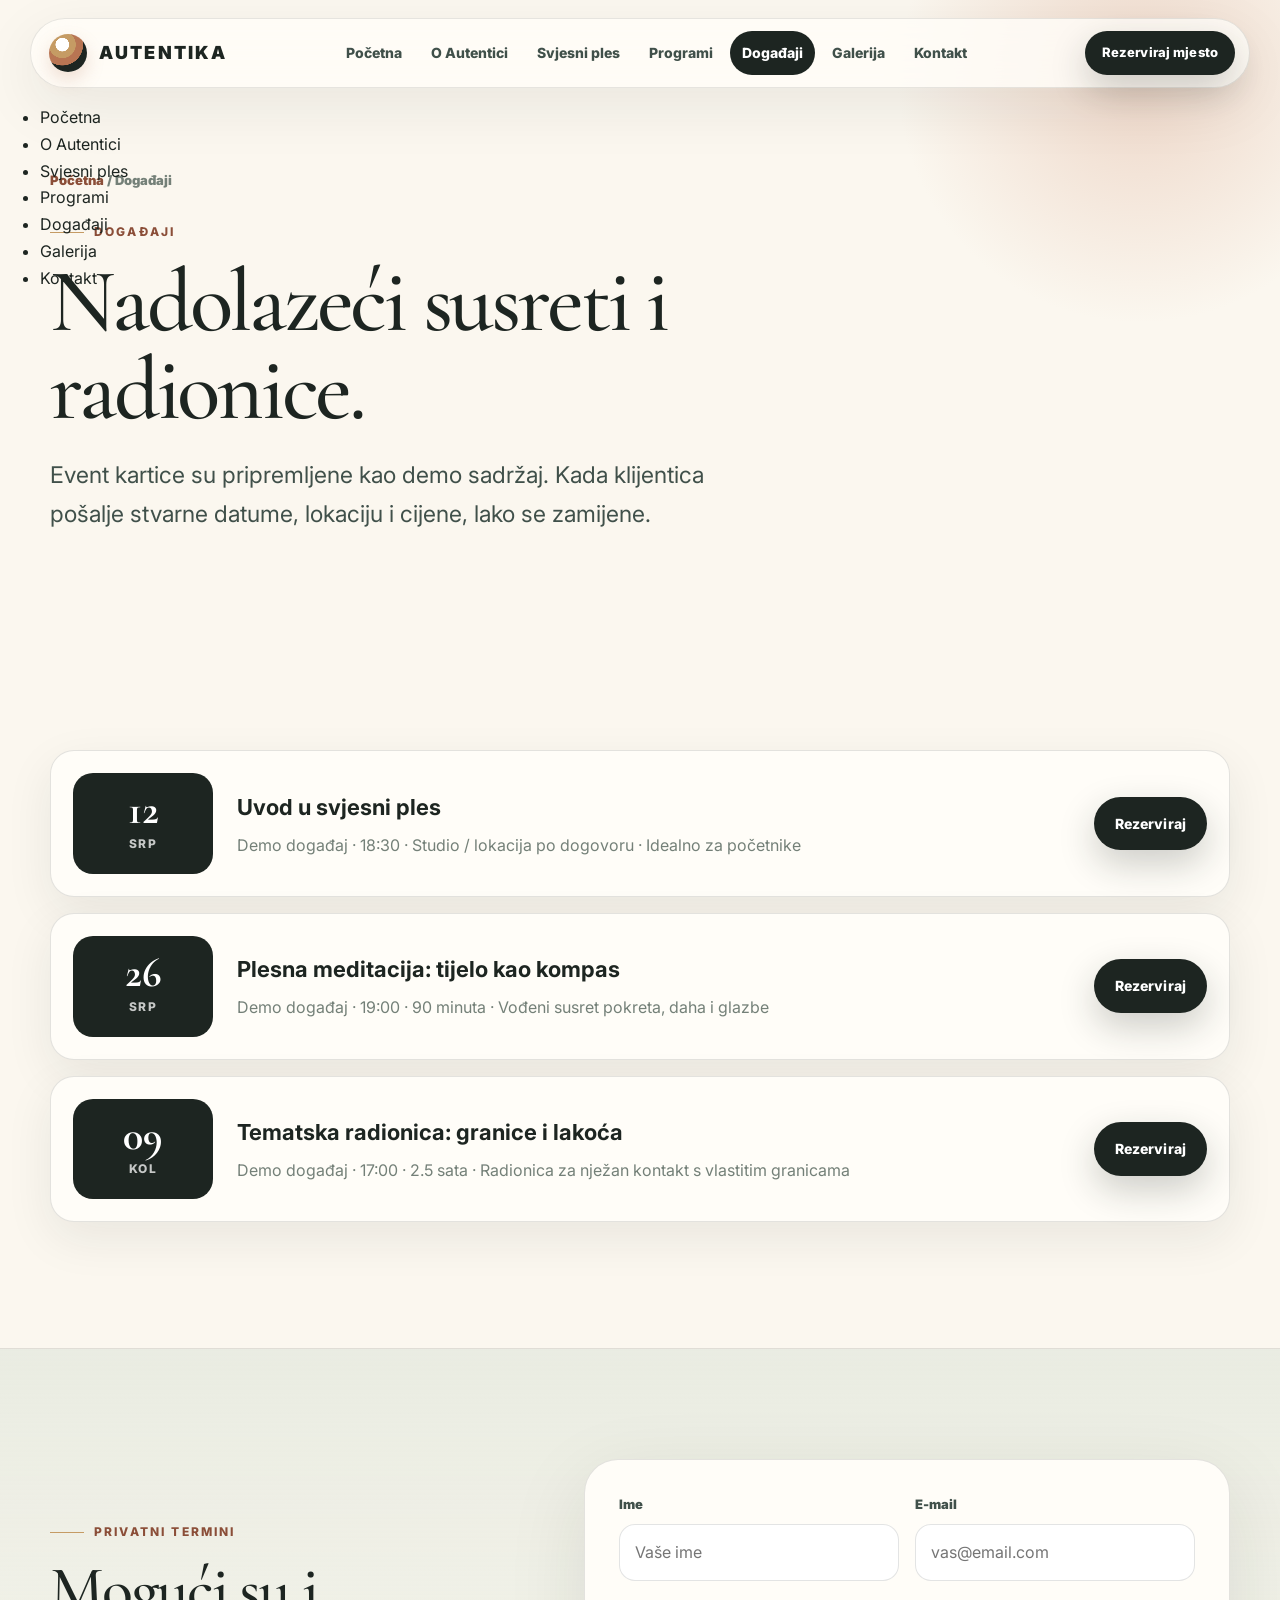
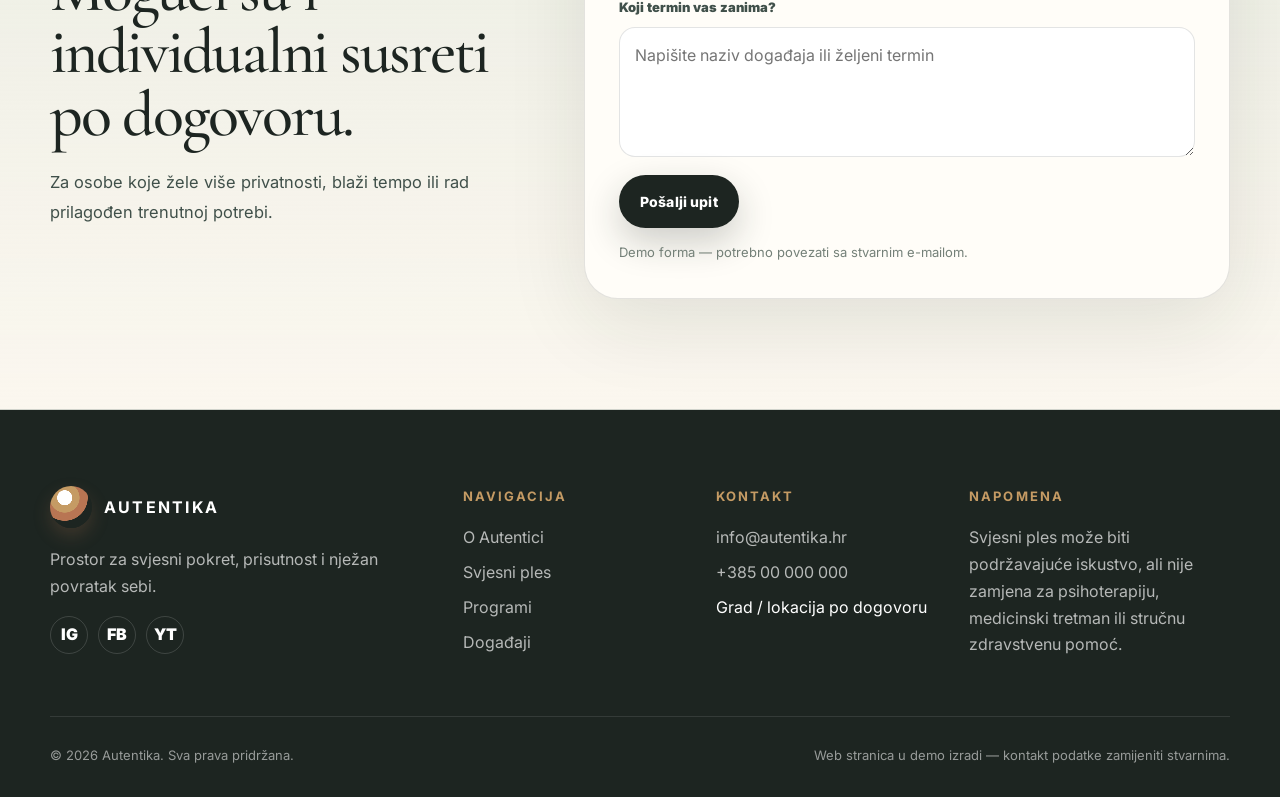
==== dogadaji.html @ 9c814b18 "1" ====
<!doctype html>
<html lang="hr">
<head>
  <meta charset="utf-8">
  <meta name="viewport" content="width=device-width, initial-scale=1">
  <title>Događaji | Autentika</title>
  <meta name="description" content="Raspored radionica, susreta i događaja svjesnog plesa u Autentici.">
  <meta name="theme-color" content="#fbf7ef">
  <link rel="icon" href="assets/img/favicon.svg" type="image/svg+xml">
  <link rel="preconnect" href="https://fonts.googleapis.com">
  <link rel="preconnect" href="https://fonts.gstatic.com" crossorigin>
  <link href="https://fonts.googleapis.com/css2?family=Cormorant+Garamond:wght@400;500;600;700&family=Inter:wght@400;500;600;700;800;900&display=swap" rel="stylesheet">
  <link rel="stylesheet" href="assets/css/style.css">
</head>
<body>

    <a class="skip-link" href="#main">Preskoči na sadržaj</a>
    <header class="site-header" aria-label="Glavna navigacija">
      <div class="nav-shell">
        <a class="brand" href="index.html" aria-label="Autentika početna">
          <span class="brand-mark" aria-hidden="true"></span>
          <span>Autentika</span>
        </a>
        <nav aria-label="Desktop navigacija">
          <ul class="nav-links">
            <li><a href="index.html" data-nav-link>Početna</a></li>
<li><a href="o-autentici.html" data-nav-link>O Autentici</a></li>
<li><a href="svjesni-ples.html" data-nav-link>Svjesni ples</a></li>
<li><a href="programi.html" data-nav-link>Programi</a></li>
<li><a href="dogadaji.html" data-nav-link>Događaji</a></li>
<li><a href="galerija.html" data-nav-link>Galerija</a></li>
<li><a href="kontakt.html" data-nav-link>Kontakt</a></li>
          </ul>
        </nav>
        <a class="btn btn-primary nav-cta" href="kontakt.html">Rezerviraj mjesto</a>
        <button class="menu-toggle" type="button" data-menu-toggle aria-label="Otvori izbornik" aria-expanded="false">
          <span></span><span></span><span></span>
        </button>
      </div>
      <div class="mobile-panel" data-mobile-panel>
        <ul>
          <li><a href="index.html" data-nav-link>Početna</a></li>
<li><a href="o-autentici.html" data-nav-link>O Autentici</a></li>
<li><a href="svjesni-ples.html" data-nav-link>Svjesni ples</a></li>
<li><a href="programi.html" data-nav-link>Programi</a></li>
<li><a href="dogadaji.html" data-nav-link>Događaji</a></li>
<li><a href="galerija.html" data-nav-link>Galerija</a></li>
<li><a href="kontakt.html" data-nav-link>Kontakt</a></li>
        </ul>
      </div>
    </header>
    
<main id="main">

<section class="page-hero">
  <div class="container">
    <div class="breadcrumb"><a href="index.html">Početna</a> / Događaji</div>
    <p class="eyebrow reveal">Događaji</p>
    <h1 class="page-title reveal delay-1">Nadolazeći susreti i radionice.</h1>
    <p class="lead reveal delay-2">Event kartice su pripremljene kao demo sadržaj. Kada klijentica pošalje stvarne datume, lokaciju i cijene, lako se zamijene.</p>
  </div>
</section>

<section class="section">
  <div class="container">
    <article class="event-card reveal">
      <div class="event-date"><b>12</b><span>srp</span></div>
      <div><h3>Uvod u svjesni ples</h3><p>Demo događaj · 18:30 · Studio / lokacija po dogovoru · Idealno za početnike</p></div>
      <a class="btn btn-primary" href="kontakt.html">Rezerviraj</a>
    </article>
    <article class="event-card reveal delay-1">
      <div class="event-date"><b>26</b><span>srp</span></div>
      <div><h3>Plesna meditacija: tijelo kao kompas</h3><p>Demo događaj · 19:00 · 90 minuta · Vođeni susret pokreta, daha i glazbe</p></div>
      <a class="btn btn-primary" href="kontakt.html">Rezerviraj</a>
    </article>
    <article class="event-card reveal delay-2">
      <div class="event-date"><b>09</b><span>kol</span></div>
      <div><h3>Tematska radionica: granice i lakoća</h3><p>Demo događaj · 17:00 · 2.5 sata · Radionica za nježan kontakt s vlastitim granicama</p></div>
      <a class="btn btn-primary" href="kontakt.html">Rezerviraj</a>
    </article>
  </div>
</section>
<section class="section soft-band">
  <div class="container grid two">
    <div class="reveal"><p class="eyebrow">Privatni termini</p><h2 class="section-title">Mogući su i individualni susreti po dogovoru.</h2><p class="copy">Za osobe koje žele više privatnosti, blaži tempo ili rad prilagođen trenutnoj potrebi.</p></div>
    <div class="form-wrap reveal delay-1">
      <form data-demo-form>
        <div class="form-grid">
          <div class="field"><label for="name-event">Ime</label><input id="name-event" required placeholder="Vaše ime"></div>
          <div class="field"><label for="email-event">E-mail</label><input id="email-event" type="email" required placeholder="vas@email.com"></div>
          <div class="field full"><label for="message-event">Koji termin vas zanima?</label><textarea id="message-event" placeholder="Napišite naziv događaja ili željeni termin"></textarea></div>
        </div>
        <button class="btn btn-primary" type="submit" style="margin-top:18px">Pošalji upit</button>
        <p class="form-note">Demo forma — potrebno povezati sa stvarnim e-mailom.</p>
        <div class="success-message" data-success-message></div>
      </form>
    </div>
  </div>
</section>

</main>

    <footer class="site-footer">
      <div class="container">
        <div class="footer-grid">
          <div>
            <div class="footer-brand"><span class="brand-mark" aria-hidden="true"></span><b>Autentika</b></div>
            <p>Prostor za svjesni pokret, prisutnost i nježan povratak sebi.</p>
            <div class="socials" aria-label="Društvene mreže">
              <a href="#" aria-label="Instagram">IG</a>
              <a href="#" aria-label="Facebook">FB</a>
              <a href="#" aria-label="YouTube">YT</a>
            </div>
          </div>
          <div>
            <h3>Navigacija</h3>
            <ul class="footer-links">
              <li><a href="o-autentici.html">O Autentici</a></li>
              <li><a href="svjesni-ples.html">Svjesni ples</a></li>
              <li><a href="programi.html">Programi</a></li>
              <li><a href="dogadaji.html">Događaji</a></li>
            </ul>
          </div>
          <div>
            <h3>Kontakt</h3>
            <ul class="footer-links">
              <li><a href="mailto:info@autentika.hr">info@autentika.hr</a></li>
              <li><a href="tel:+385000000000">+385 00 000 000</a></li>
              <li>Grad / lokacija po dogovoru</li>
            </ul>
          </div>
          <div>
            <h3>Napomena</h3>
            <p>Svjesni ples može biti podržavajuće iskustvo, ali nije zamjena za psihoterapiju, medicinski tretman ili stručnu zdravstvenu pomoć.</p>
          </div>
        </div>
        <div class="footer-bottom">
          <span>© 2026 Autentika. Sva prava pridržana.</span>
          <span>Web stranica u demo izradi — kontakt podatke zamijeniti stvarnima.</span>
        </div>
      </div>
    </footer>
    
<script src="assets/js/main.js"></script>
</body>
</html>
---- assets/css/style.css ----
:root{
  --ink:#1d2521;
  --ink-soft:#40504a;
  --muted:#748078;
  --cream:#fbf7ef;
  --sand:#efe4d2;
  --linen:#fffdf8;
  --clay:#b87553;
  --clay-dark:#8b4e38;
  --sage:#6f806f;
  --sage-soft:#dbe3d7;
  --gold:#c59b64;
  --rose:#e7c7b5;
  --line:rgba(29,37,33,.12);
  --shadow:0 24px 80px rgba(29,37,33,.10);
  --shadow-soft:0 16px 48px rgba(29,37,33,.08);
  --radius-xl:34px;
  --radius-lg:24px;
  --radius-md:16px;
  --container:1180px;
}
*{box-sizing:border-box}
html{scroll-behavior:smooth}
body{
  margin:0;
  font-family:Inter, ui-sans-serif, system-ui, -apple-system, BlinkMacSystemFont, "Segoe UI", sans-serif;
  color:var(--ink);
  background:var(--cream);
  line-height:1.68;
  overflow-x:hidden;
}
body.nav-open{overflow:hidden}
img{max-width:100%;display:block}
a{color:inherit;text-decoration:none}
button,input,textarea,select{font:inherit}
::selection{background:var(--rose);color:var(--ink)}
.skip-link{position:absolute;left:-999px;top:auto;width:1px;height:1px;overflow:hidden}
.skip-link:focus{left:18px;top:18px;width:auto;height:auto;z-index:9999;background:var(--ink);color:#fff;padding:10px 14px;border-radius:999px}
.container{width:min(calc(100% - 40px),var(--container));margin:0 auto}
.eyebrow{
  display:inline-flex;align-items:center;gap:10px;
  color:var(--clay-dark);
  font-size:12px;font-weight:800;letter-spacing:.18em;text-transform:uppercase;
  margin:0 0 16px;
}
.eyebrow:before{content:"";width:34px;height:1px;background:var(--gold);display:inline-block}
.display,.section-title,.page-title,.serif{
  font-family:"Cormorant Garamond", Georgia, serif;
  font-weight:500;
  line-height:.98;
  letter-spacing:-.035em;
}
.display{font-size:clamp(56px,8vw,112px);margin:0 0 24px;max-width:880px}
.page-title{font-size:clamp(48px,7vw,96px);margin:0 0 22px;max-width:920px}
.section-title{font-size:clamp(38px,5vw,72px);margin:0 0 20px;max-width:820px}
.lead{font-size:clamp(18px,2vw,23px);color:var(--ink-soft);line-height:1.7;max-width:730px;margin:0 0 30px}
.copy{color:var(--ink-soft);font-size:16.5px;line-height:1.85}
.muted{color:var(--muted)}
strong{font-weight:800;color:var(--ink)}
.section{padding:110px 0;position:relative}
.section-tight{padding:76px 0}
.grid{display:grid;gap:28px}
.two{grid-template-columns:1.05fr .95fr;align-items:center}
.three{grid-template-columns:repeat(3,1fr)}
.four{grid-template-columns:repeat(4,1fr)}
.btn-row{display:flex;gap:14px;flex-wrap:wrap;align-items:center}
.btn{
  border:1px solid transparent;border-radius:999px;padding:14px 20px;
  display:inline-flex;align-items:center;justify-content:center;gap:10px;
  min-height:52px;font-weight:800;font-size:14px;letter-spacing:.01em;
  transition:transform .25s ease,box-shadow .25s ease,background .25s ease,color .25s ease,border .25s ease;
  cursor:pointer;
}
.btn:hover{transform:translateY(-2px)}
.btn-primary{background:var(--ink);color:#fff;box-shadow:0 14px 36px rgba(29,37,33,.22)}
.btn-primary:hover{background:#0f1713}
.btn-secondary{background:rgba(255,255,255,.58);border-color:var(--line);color:var(--ink);backdrop-filter:blur(16px)}
.btn-secondary:hover{background:#fff;box-shadow:var(--shadow-soft)}
.btn-ghost{padding:0;border:0;color:var(--clay-dark);font-weight:900;min-height:auto}
.btn-ghost:after{content:"→";transition:transform .25s ease}.btn-ghost:hover:after{transform:translateX(4px)}
.site-header{
  position:fixed;inset:18px 0 auto;z-index:1000;pointer-events:none;
}
.nav-shell{
  width:min(calc(100% - 36px),1220px);margin:0 auto;
  display:flex;align-items:center;justify-content:space-between;gap:18px;
  padding:12px 14px 12px 18px;border:1px solid rgba(29,37,33,.11);
  background:rgba(255,253,248,.82);backdrop-filter:blur(22px);
  border-radius:999px;box-shadow:0 18px 60px rgba(29,37,33,.08);
  pointer-events:auto;
}
.brand{display:flex;align-items:center;gap:12px;font-weight:900;letter-spacing:.02em;min-width:max-content}
.brand-mark{
  width:38px;height:38px;border-radius:50%;
  background:radial-gradient(circle at 35% 28%, #fff 0 18%, var(--gold) 19% 36%, var(--clay) 37% 56%, var(--ink) 57% 100%);
  box-shadow:0 8px 18px rgba(184,117,83,.22);
}
.brand span{font-size:18px;text-transform:uppercase;letter-spacing:.12em}
.nav-links{display:flex;align-items:center;gap:5px;list-style:none;margin:0;padding:0}
.nav-links a{display:block;padding:10px 12px;border-radius:999px;color:var(--ink-soft);font-size:14px;font-weight:800;transition:.25s ease}
.nav-links a:hover,.nav-links a.active{background:var(--ink);color:#fff}
.nav-cta{padding:10px 16px;min-height:42px;font-size:13px}
.menu-toggle{display:none;width:46px;height:46px;border-radius:50%;border:1px solid var(--line);background:#fff;position:relative;cursor:pointer}
.menu-toggle span{position:absolute;left:13px;right:13px;height:2px;background:var(--ink);border-radius:99px;transition:.25s ease}
.menu-toggle span:nth-child(1){top:16px}.menu-toggle span:nth-child(2){top:23px}.menu-toggle span:nth-child(3){top:30px}
body.nav-open .menu-toggle span:nth-child(1){top:23px;transform:rotate(45deg)}
body.nav-open .menu-toggle span:nth-child(2){opacity:0}
body.nav-open .menu-toggle span:nth-child(3){top:23px;transform:rotate(-45deg)}
.hero{min-height:100vh;padding:168px 0 96px;display:flex;align-items:center;position:relative;overflow:hidden}
.hero:before{
  content:"";position:absolute;inset:-20% -10% auto auto;width:700px;height:700px;border-radius:50%;
  background:radial-gradient(circle, rgba(231,199,181,.72), rgba(219,227,215,.44) 42%, transparent 70%);
  filter:blur(8px);opacity:.95;pointer-events:none;
}
.hero:after{
  content:"";position:absolute;left:-180px;bottom:-260px;width:620px;height:620px;border-radius:50%;
  background:radial-gradient(circle, rgba(197,155,100,.20), transparent 64%);
  pointer-events:none;
}
.hero-grid{display:grid;grid-template-columns:1.04fr .96fr;gap:52px;align-items:center;position:relative;z-index:1}
.hero-note{display:flex;align-items:center;gap:14px;margin-top:36px;color:var(--muted);font-size:14px;max-width:560px}
.note-line{width:54px;height:1px;background:var(--gold);flex:0 0 auto}
.visual-frame{position:relative;min-height:640px}
.orbit-card{
  position:absolute;border-radius:999px;border:1px solid rgba(29,37,33,.12);
  background:rgba(255,253,248,.64);backdrop-filter:blur(20px);
  box-shadow:var(--shadow-soft);padding:12px 16px;font-weight:800;color:var(--ink-soft);font-size:13px;z-index:3;
}
.orbit-card.one{left:0;top:78px}.orbit-card.two{right:18px;bottom:120px}.orbit-card.three{left:44px;bottom:54px}
.dance-portrait{
  position:absolute;inset:18px 52px 18px 74px;border-radius:48% 48% 36% 36% / 39% 39% 30% 30%;
  background:
    linear-gradient(140deg, rgba(29,37,33,.10), transparent 42%),
    radial-gradient(circle at 50% 14%, rgba(255,255,255,.75), transparent 22%),
    linear-gradient(160deg, #f8efe4 0%, #d9c6ac 36%, #b87553 62%, #314038 100%);
  box-shadow:0 38px 100px rgba(29,37,33,.18);
  overflow:hidden;
}
.dance-portrait:before{
  content:"";position:absolute;left:50%;top:18%;width:64px;height:64px;border-radius:50%;background:rgba(255,253,248,.80);transform:translateX(-50%);
}
.dance-portrait:after{
  content:"";position:absolute;left:50%;top:29%;width:230px;height:340px;transform:translateX(-50%) rotate(-8deg);border-radius:52% 48% 38% 40%;
  background:linear-gradient(150deg, rgba(255,253,248,.90), rgba(231,199,181,.50) 44%, rgba(29,37,33,.26));
  box-shadow:
    -130px -24px 0 -110px rgba(255,253,248,.60),
    130px 12px 0 -110px rgba(255,253,248,.54);
}
.motion-line{position:absolute;border:1px solid rgba(255,253,248,.56);border-radius:50%;z-index:2;pointer-events:none}
.motion-line.a{width:460px;height:460px;left:22px;top:74px;transform:rotate(-18deg)}
.motion-line.b{width:380px;height:380px;right:14px;bottom:70px;transform:rotate(24deg)}
.motion-dot{position:absolute;width:12px;height:12px;background:var(--gold);border-radius:50%;box-shadow:0 0 0 14px rgba(197,155,100,.13);z-index:4}
.motion-dot.a{right:128px;top:48px}.motion-dot.b{left:70px;bottom:160px}
.stats-strip{margin-top:82px;display:grid;grid-template-columns:repeat(3,1fr);gap:1px;background:var(--line);border:1px solid var(--line);border-radius:var(--radius-xl);overflow:hidden;box-shadow:var(--shadow-soft)}
.stat{background:rgba(255,253,248,.72);padding:28px}.stat b{display:block;font-family:"Cormorant Garamond", Georgia, serif;font-size:42px;line-height:1;color:var(--clay-dark);font-weight:600}.stat span{display:block;color:var(--muted);font-size:14px;margin-top:8px}
.intro-card{border-radius:var(--radius-xl);padding:44px;background:var(--linen);border:1px solid var(--line);box-shadow:var(--shadow-soft)}
.quote-card{border-radius:var(--radius-xl);padding:46px;background:var(--ink);color:#fff;position:relative;overflow:hidden;box-shadow:var(--shadow)}
.quote-card:before{content:"“";position:absolute;right:28px;top:-28px;font-family:"Cormorant Garamond",Georgia,serif;font-size:220px;line-height:1;color:rgba(197,155,100,.24)}
.quote-card p{font-family:"Cormorant Garamond",Georgia,serif;font-size:clamp(34px,4vw,54px);line-height:1.05;margin:0 0 24px;position:relative;z-index:1}
.quote-card span{color:rgba(255,255,255,.70);position:relative;z-index:1}
.card{background:var(--linen);border:1px solid var(--line);border-radius:var(--radius-lg);padding:30px;box-shadow:var(--shadow-soft);transition:transform .25s ease, box-shadow .25s ease, border .25s ease;position:relative;overflow:hidden}
.card:hover{transform:translateY(-5px);box-shadow:var(--shadow);border-color:rgba(184,117,83,.28)}
.card .num{font-family:"Cormorant Garamond",Georgia,serif;font-size:46px;color:var(--clay);line-height:1;margin-bottom:16px;display:block}
.card h3{font-size:21px;margin:0 0 10px;letter-spacing:-.02em}.card p{margin:0;color:var(--ink-soft)}
.soft-band{background:linear-gradient(180deg, rgba(219,227,215,.54), rgba(251,247,239,0));border-top:1px solid var(--line);border-bottom:1px solid var(--line)}
.split-bg{background:linear-gradient(90deg, var(--ink) 0 48%, transparent 48%)}
.dark-panel{background:var(--ink);color:#fff;border-radius:var(--radius-xl);padding:54px;box-shadow:var(--shadow)}
.dark-panel .eyebrow{color:var(--gold)}.dark-panel .lead,.dark-panel .copy,.dark-panel .muted{color:rgba(255,255,255,.72)}
.pill-list{display:flex;flex-wrap:wrap;gap:10px;margin-top:26px}.pill{border:1px solid var(--line);background:rgba(255,255,255,.58);border-radius:999px;padding:9px 12px;color:var(--ink-soft);font-weight:800;font-size:13px}.dark-panel .pill{border-color:rgba(255,255,255,.16);background:rgba(255,255,255,.08);color:#fff}
.program-card{padding:0;overflow:hidden}.program-media{height:230px;background:linear-gradient(135deg,var(--rose),var(--sage-soft) 54%,var(--sand));position:relative;overflow:hidden}.program-media:before{content:"";position:absolute;inset:26px;border:1px solid rgba(255,255,255,.7);border-radius:40% 60% 45% 55%;transform:rotate(-14deg)}.program-media:after{content:"";position:absolute;width:120px;height:120px;border-radius:50%;background:rgba(255,253,248,.6);left:50%;top:50%;transform:translate(-50%,-50%);box-shadow:0 0 0 64px rgba(255,253,248,.14)}
.program-content{padding:30px}.meta{display:flex;flex-wrap:wrap;gap:8px;margin:18px 0}.meta span{font-size:12px;font-weight:900;color:var(--clay-dark);background:#f4eadf;border:1px solid rgba(184,117,83,.18);border-radius:999px;padding:7px 10px}
.event-card{display:grid;grid-template-columns:140px 1fr auto;gap:24px;align-items:center;background:var(--linen);border:1px solid var(--line);border-radius:var(--radius-lg);padding:22px;box-shadow:var(--shadow-soft);margin-bottom:16px}
.event-date{background:var(--ink);color:#fff;border-radius:20px;padding:18px;text-align:center}.event-date b{display:block;font-family:"Cormorant Garamond",Georgia,serif;font-size:42px;line-height:.9}.event-date span{font-size:12px;font-weight:800;text-transform:uppercase;letter-spacing:.12em;color:rgba(255,255,255,.75)}
.event-card h3{margin:0 0 6px;font-size:22px}.event-card p{margin:0;color:var(--muted)}
.gallery-grid{display:grid;grid-template-columns:1.15fr .85fr 1fr;grid-auto-rows:220px;gap:18px}.gallery-item{border-radius:var(--radius-lg);overflow:hidden;background:linear-gradient(135deg,var(--sand),var(--rose),var(--sage-soft));position:relative;box-shadow:var(--shadow-soft)}.gallery-item:after{content:"";position:absolute;inset:20px;border:1px solid rgba(255,255,255,.66);border-radius:inherit}.gallery-item.tall{grid-row:span 2}.gallery-item.wide{grid-column:span 2}.gallery-caption{position:absolute;left:18px;right:18px;bottom:18px;background:rgba(255,253,248,.72);backdrop-filter:blur(14px);border-radius:18px;padding:12px 14px;font-weight:800;color:var(--ink-soft);z-index:2}
.testimonial{padding:34px}.testimonial p{font-family:"Cormorant Garamond",Georgia,serif;font-size:30px;line-height:1.22;color:var(--ink);margin:0 0 24px}.testimonial span{color:var(--clay-dark);font-weight:900}
.faq-list{border-top:1px solid var(--line)}.faq-item{border-bottom:1px solid var(--line)}.faq-question{width:100%;padding:24px 0;background:transparent;border:0;display:flex;justify-content:space-between;align-items:center;gap:20px;text-align:left;font-weight:900;font-size:18px;cursor:pointer;color:var(--ink)}.faq-question:after{content:"+";font-size:28px;font-weight:400;color:var(--clay);transition:.25s ease}.faq-item.open .faq-question:after{transform:rotate(45deg)}.faq-answer{max-height:0;overflow:hidden;transition:max-height .32s ease}.faq-answer p{margin:0 0 24px;color:var(--ink-soft)}
.form-wrap{background:var(--linen);border:1px solid var(--line);border-radius:var(--radius-xl);padding:34px;box-shadow:var(--shadow)}.form-grid{display:grid;grid-template-columns:1fr 1fr;gap:16px}.field{display:flex;flex-direction:column;gap:8px}.field.full{grid-column:1/-1}.field label{font-weight:900;font-size:13px;color:var(--ink-soft)}.field input,.field textarea,.field select{border:1px solid var(--line);background:#fff;border-radius:16px;padding:14px 15px;outline:0;color:var(--ink);transition:border .25s ease,box-shadow .25s ease}.field input:focus,.field textarea:focus,.field select:focus{border-color:rgba(184,117,83,.55);box-shadow:0 0 0 4px rgba(184,117,83,.10)}.field textarea{min-height:130px;resize:vertical}.form-note{font-size:13px;color:var(--muted);margin:14px 0 0}.success-message{display:none;margin-top:16px;padding:14px 16px;background:var(--sage-soft);border:1px solid rgba(111,128,111,.22);border-radius:16px;color:var(--ink-soft);font-weight:800}.success-message.show{display:block}
.page-hero{padding:170px 0 76px;position:relative;overflow:hidden}.page-hero:before{content:"";position:absolute;right:-120px;top:-180px;width:520px;height:520px;border-radius:50%;background:radial-gradient(circle,rgba(231,199,181,.65),transparent 66%);z-index:0}.page-hero .container{position:relative;z-index:1}.breadcrumb{font-size:13px;font-weight:900;color:var(--muted);margin-bottom:22px}.breadcrumb a{color:var(--clay-dark)}
.image-placeholder{min-height:540px;border-radius:var(--radius-xl);background:linear-gradient(145deg,var(--sand),var(--rose) 42%,var(--sage-soft));box-shadow:var(--shadow);position:relative;overflow:hidden;border:1px solid rgba(255,255,255,.44)}.image-placeholder:before{content:"";position:absolute;inset:44px;border:1px solid rgba(255,255,255,.65);border-radius:48% 52% 44% 56% / 42% 50% 48% 52%;transform:rotate(-10deg)}.image-placeholder:after{content:"Autentika";position:absolute;left:34px;bottom:30px;font-family:"Cormorant Garamond",Georgia,serif;font-size:62px;color:rgba(29,37,33,.34)}
.timeline{position:relative;padding-left:28px}.timeline:before{content:"";position:absolute;left:6px;top:8px;bottom:8px;width:1px;background:var(--line)}.timeline-item{position:relative;margin-bottom:24px}.timeline-item:before{content:"";position:absolute;left:-28px;top:8px;width:12px;height:12px;border-radius:50%;background:var(--clay);box-shadow:0 0 0 8px rgba(184,117,83,.10)}.timeline-item h3{margin:0 0 8px}.timeline-item p{margin:0;color:var(--ink-soft)}
.cta-section{padding:90px 0}.cta-box{border-radius:40px;background:linear-gradient(135deg,var(--ink),#38443d);color:#fff;padding:64px;position:relative;overflow:hidden;box-shadow:var(--shadow)}.cta-box:before{content:"";position:absolute;right:-120px;top:-120px;width:330px;height:330px;border-radius:50%;background:rgba(197,155,100,.28)}.cta-box .section-title{position:relative}.cta-box .lead{color:rgba(255,255,255,.74);position:relative}.cta-box .btn-secondary{background:#fff;color:var(--ink)}
.site-footer{padding:76px 0 30px;background:var(--ink);color:#fff}.footer-grid{display:grid;grid-template-columns:1.3fr .75fr .75fr .9fr;gap:36px;padding-bottom:42px;border-bottom:1px solid rgba(255,255,255,.10)}.footer-brand{display:flex;align-items:center;gap:12px;margin-bottom:18px}.footer-brand .brand-mark{width:42px;height:42px}.footer-brand b{text-transform:uppercase;letter-spacing:.14em}.footer-grid p,.footer-grid a{color:rgba(255,255,255,.68)}.footer-grid a:hover{color:#fff}.footer-grid h3{font-size:13px;text-transform:uppercase;letter-spacing:.16em;color:var(--gold);margin:0 0 16px}.footer-links{list-style:none;margin:0;padding:0;display:grid;gap:8px}.footer-bottom{display:flex;justify-content:space-between;gap:18px;align-items:center;padding-top:28px;color:rgba(255,255,255,.54);font-size:13px}.socials{display:flex;gap:10px;flex-wrap:wrap}.socials a{width:38px;height:38px;border-radius:50%;border:1px solid rgba(255,255,255,.15);display:flex;align-items:center;justify-content:center;color:#fff;font-weight:900}
.reveal{opacity:0;transform:translateY(26px);transition:opacity .75s ease, transform .75s ease}.reveal.in-view{opacity:1;transform:none}.delay-1{transition-delay:.08s}.delay-2{transition-delay:.16s}.delay-3{transition-delay:.24s}
@media (max-width:1040px){
  .nav-links,.nav-cta{display:none}.menu-toggle{display:block}.nav-shell{border-radius:28px}.mobile-panel{position:fixed;left:18px;right:18px;top:86px;background:rgba(255,253,248,.98);border:1px solid var(--line);border-radius:28px;padding:16px;box-shadow:var(--shadow);display:none;pointer-events:auto}.mobile-panel ul{list-style:none;margin:0;padding:0;display:grid;gap:4px}.mobile-panel a{display:block;padding:14px 14px;border-radius:16px;font-weight:900;color:var(--ink-soft)}.mobile-panel a:hover,.mobile-panel a.active{background:var(--ink);color:#fff}body.nav-open .mobile-panel{display:block}.hero-grid,.two{grid-template-columns:1fr}.hero{padding-top:142px}.visual-frame{min-height:560px;order:-1}.hero-grid .hero-copy{order:1}.three,.four{grid-template-columns:repeat(2,1fr)}.split-bg{background:transparent}.footer-grid{grid-template-columns:1fr 1fr}.event-card{grid-template-columns:120px 1fr}.event-card .btn{grid-column:2}.gallery-grid{grid-template-columns:1fr 1fr}.gallery-item.wide{grid-column:span 1}
}
@media (max-width:680px){
  .container{width:min(calc(100% - 28px),var(--container))}.site-header{inset:12px 0 auto}.nav-shell{width:calc(100% - 24px);padding:10px 10px 10px 14px}.brand span{font-size:16px}.hero{min-height:auto;padding:126px 0 70px}.display{font-size:clamp(52px,15vw,78px)}.page-title{font-size:clamp(44px,13vw,70px)}.section-title{font-size:clamp(36px,11vw,58px)}.lead{font-size:17px}.section{padding:78px 0}.section-tight{padding:58px 0}.hero-grid{gap:28px}.visual-frame{min-height:430px}.dance-portrait{inset:12px 18px 12px 28px;border-radius:44px}.motion-line.a{width:310px;height:310px}.motion-line.b{width:260px;height:260px}.orbit-card{font-size:12px;padding:10px 12px}.orbit-card.one{top:28px}.orbit-card.two{right:0;bottom:52px}.orbit-card.three{left:6px;bottom:8px}.stats-strip,.three,.four,.form-grid,.footer-grid{grid-template-columns:1fr}.stat{padding:22px}.intro-card,.quote-card,.dark-panel,.form-wrap,.cta-box{padding:28px;border-radius:26px}.quote-card p{font-size:34px}.event-card{grid-template-columns:1fr;padding:18px}.event-card .btn{grid-column:auto}.event-date{text-align:left;display:flex;gap:14px;align-items:end}.event-date b{font-size:36px}.gallery-grid{grid-template-columns:1fr;grid-auto-rows:210px}.gallery-item.tall{grid-row:span 1}.page-hero{padding:132px 0 54px}.image-placeholder{min-height:380px}.image-placeholder:after{font-size:48px}.footer-bottom{flex-direction:column;align-items:flex-start}.btn{width:100%}.btn-ghost{width:auto}.mobile-panel{left:12px;right:12px;top:78px}.cta-section{padding:66px 0}
}


/* Integrated photography */
.dance-portrait{
  background-image: linear-gradient(180deg, rgba(255,253,248,.04), rgba(29,37,33,.06)), url('../img/autentika-hero.avif');
  background-size: cover;
  background-position: center center;
}
.dance-portrait:before,.dance-portrait:after{content:none}
.image-photo{
  background-size: cover;
  background-position: center;
  background-repeat: no-repeat;
}
.image-photo:before,.image-photo:after{content:none}
.photo-home{background-image:url('../img/autentika-home-feature.avif'); background-position:center center}
.photo-about{background-image:url('../img/autentika-about-group.avif'); background-position:center center}
.photo-contact{background-image:url('../img/autentika-quiet-moment.avif'); background-position:center center}
.contact-photo{min-height:320px;border-radius:28px;margin-top:28px;box-shadow:var(--shadow-soft);border:1px solid rgba(255,255,255,.5)}
.program-media.media-photo{background-size:cover;background-position:center;background-repeat:no-repeat}
.program-media.media-photo:before,.program-media.media-photo:after{content:none}
.program-1{background-image:url('../img/autentika-program-1.avif'); background-position:center}
.program-2{background-image:url('../img/autentika-program-2.avif'); background-position:center}
.program-3{background-image:url('../img/autentika-program-3.avif'); background-position:center}
.program-4{background-image:url('../img/autentika-quiet-moment.avif'); background-position:center}
.program-5{background-image:url('../img/autentika-about-group.avif'); background-position:center}
.program-6{background-image:url('../img/autentika-program-3.avif'); background-position:center}
.gallery-item{background-size:cover;background-position:center;background-repeat:no-repeat}
.gallery-item:before{content:'';position:absolute;inset:0;background:linear-gradient(180deg, rgba(255,255,255,.00) 28%, rgba(29,37,33,.18) 100%)}
.gallery-item.gallery-1{background-image:url('../img/autentika-hero.avif'); background-position:center}
.gallery-item.gallery-2{background-image:url('../img/autentika-program-2.avif'); background-position:center}
.gallery-item.gallery-3{background-image:url('../img/autentika-program-3.avif'); background-position:center}
.gallery-item.gallery-4{background-image:url('../img/autentika-about-group.avif'); background-position:center}
.gallery-item.gallery-5{background-image:url('../img/autentika-quiet-moment.avif'); background-position:center}
.gallery-item.gallery-6{background-image:url('../img/autentika-program-1.avif'); background-position:center}
.gallery-caption{position:absolute;z-index:2}
@media (max-width:680px){
  .contact-photo{min-height:240px}
}
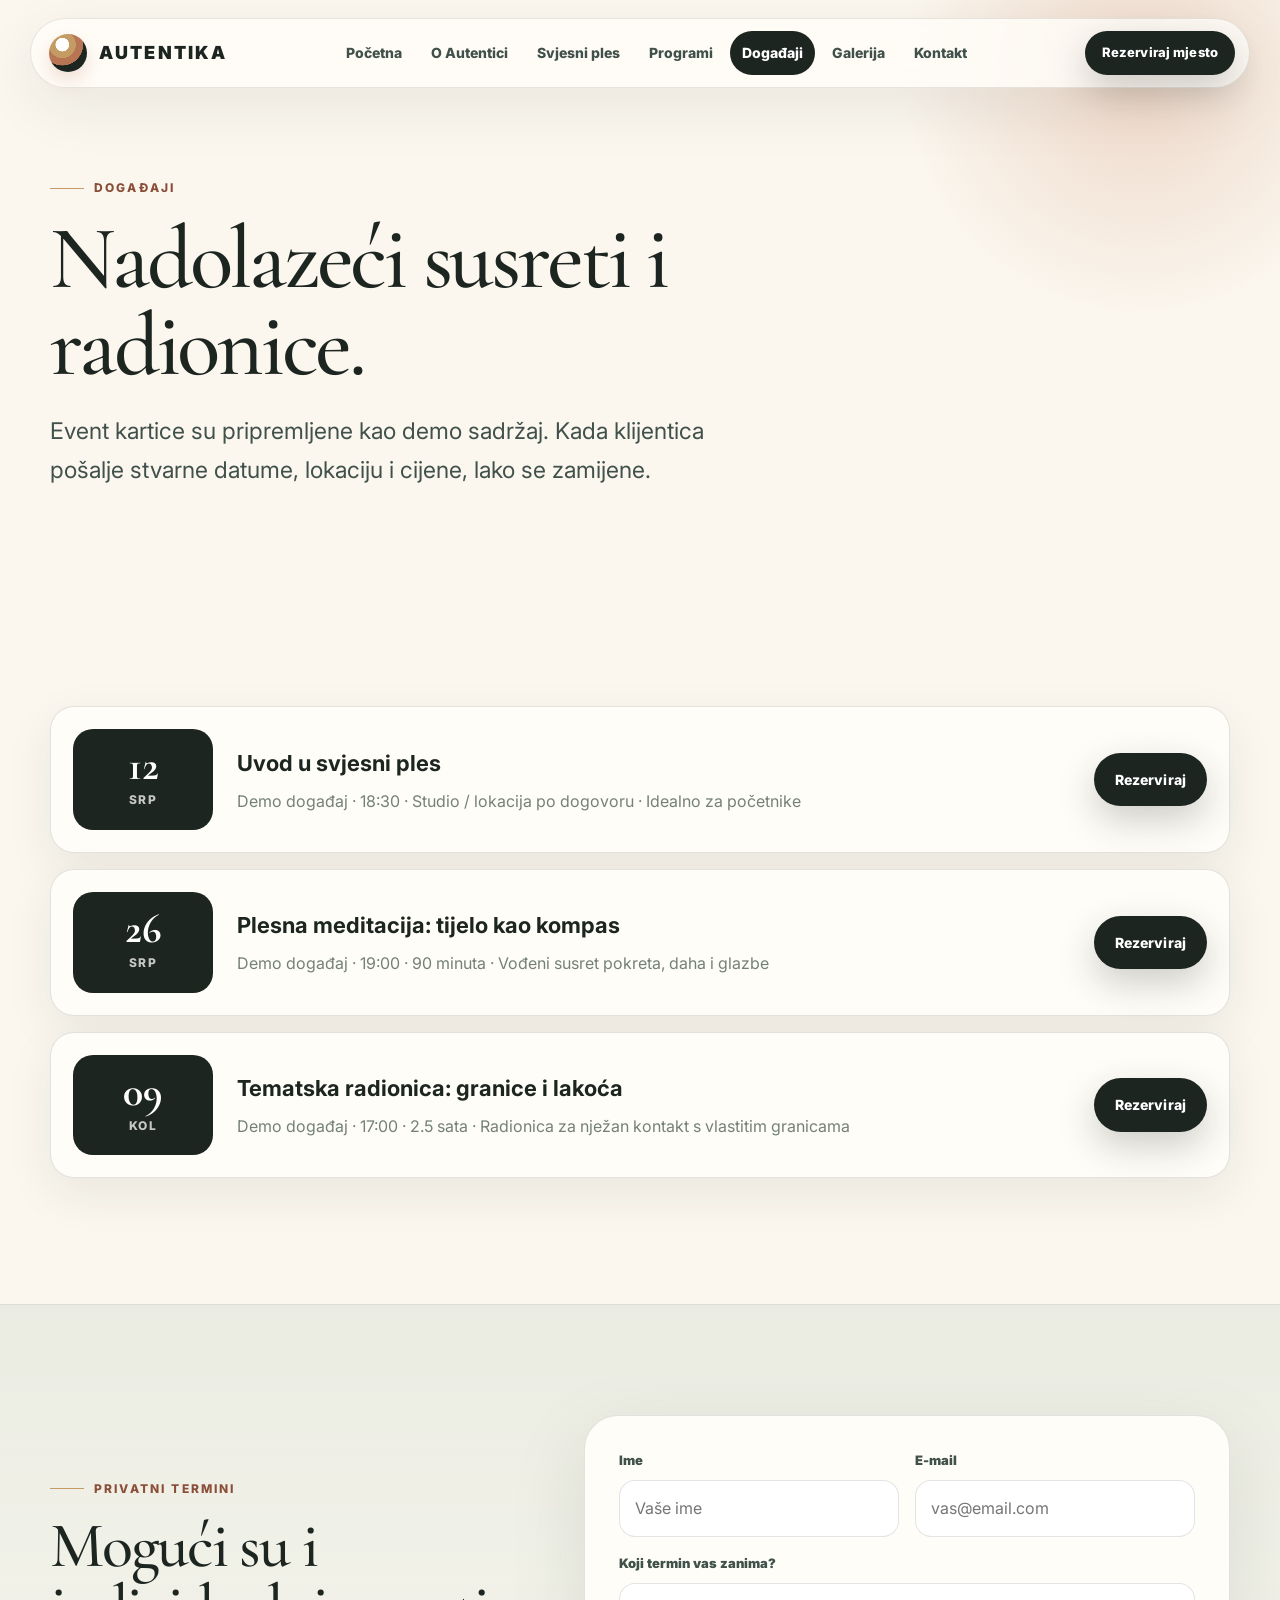
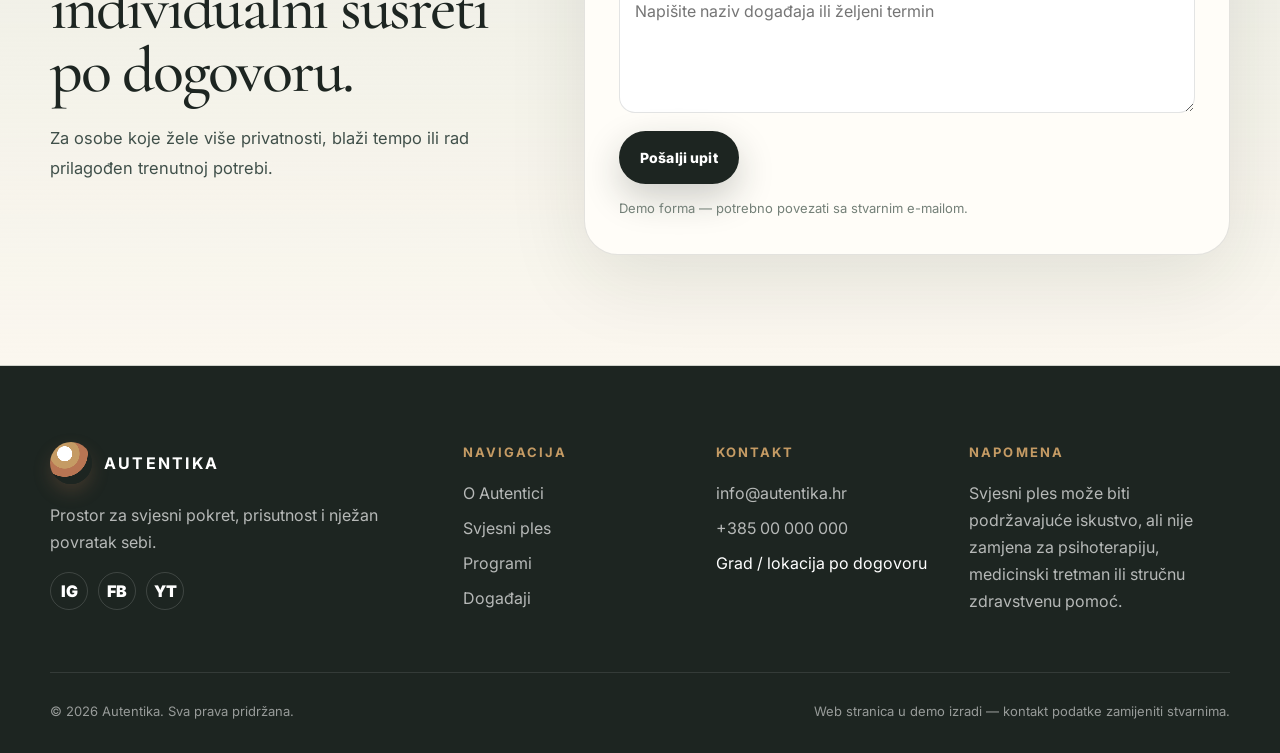
==== commit 5360e4f4: "3" ====
--- a/dogadaji.html
+++ b/dogadaji.html
@@ -54,8 +54,7 @@
 
 <section class="page-hero">
   <div class="container">
-    <div class="breadcrumb"><a href="index.html">Početna</a> / Događaji</div>
-    <p class="eyebrow reveal">Događaji</p>
+<p class="eyebrow reveal">Događaji</p>
     <h1 class="page-title reveal delay-1">Nadolazeći susreti i radionice.</h1>
     <p class="lead reveal delay-2">Event kartice su pripremljene kao demo sadržaj. Kada klijentica pošalje stvarne datume, lokaciju i cijene, lako se zamijene.</p>
   </div>
--- a/assets/css/style.css
+++ b/assets/css/style.css
@@ -103,6 +103,8 @@
 .menu-toggle{display:none;width:46px;height:46px;border-radius:50%;border:1px solid var(--line);background:#fff;position:relative;cursor:pointer}
 .menu-toggle span{position:absolute;left:13px;right:13px;height:2px;background:var(--ink);border-radius:99px;transition:.25s ease}
 .menu-toggle span:nth-child(1){top:16px}.menu-toggle span:nth-child(2){top:23px}.menu-toggle span:nth-child(3){top:30px}
+.mobile-panel{display:none}
+
 body.nav-open .menu-toggle span:nth-child(1){top:23px;transform:rotate(45deg)}
 body.nav-open .menu-toggle span:nth-child(2){opacity:0}
 body.nav-open .menu-toggle span:nth-child(3){top:23px;transform:rotate(-45deg)}
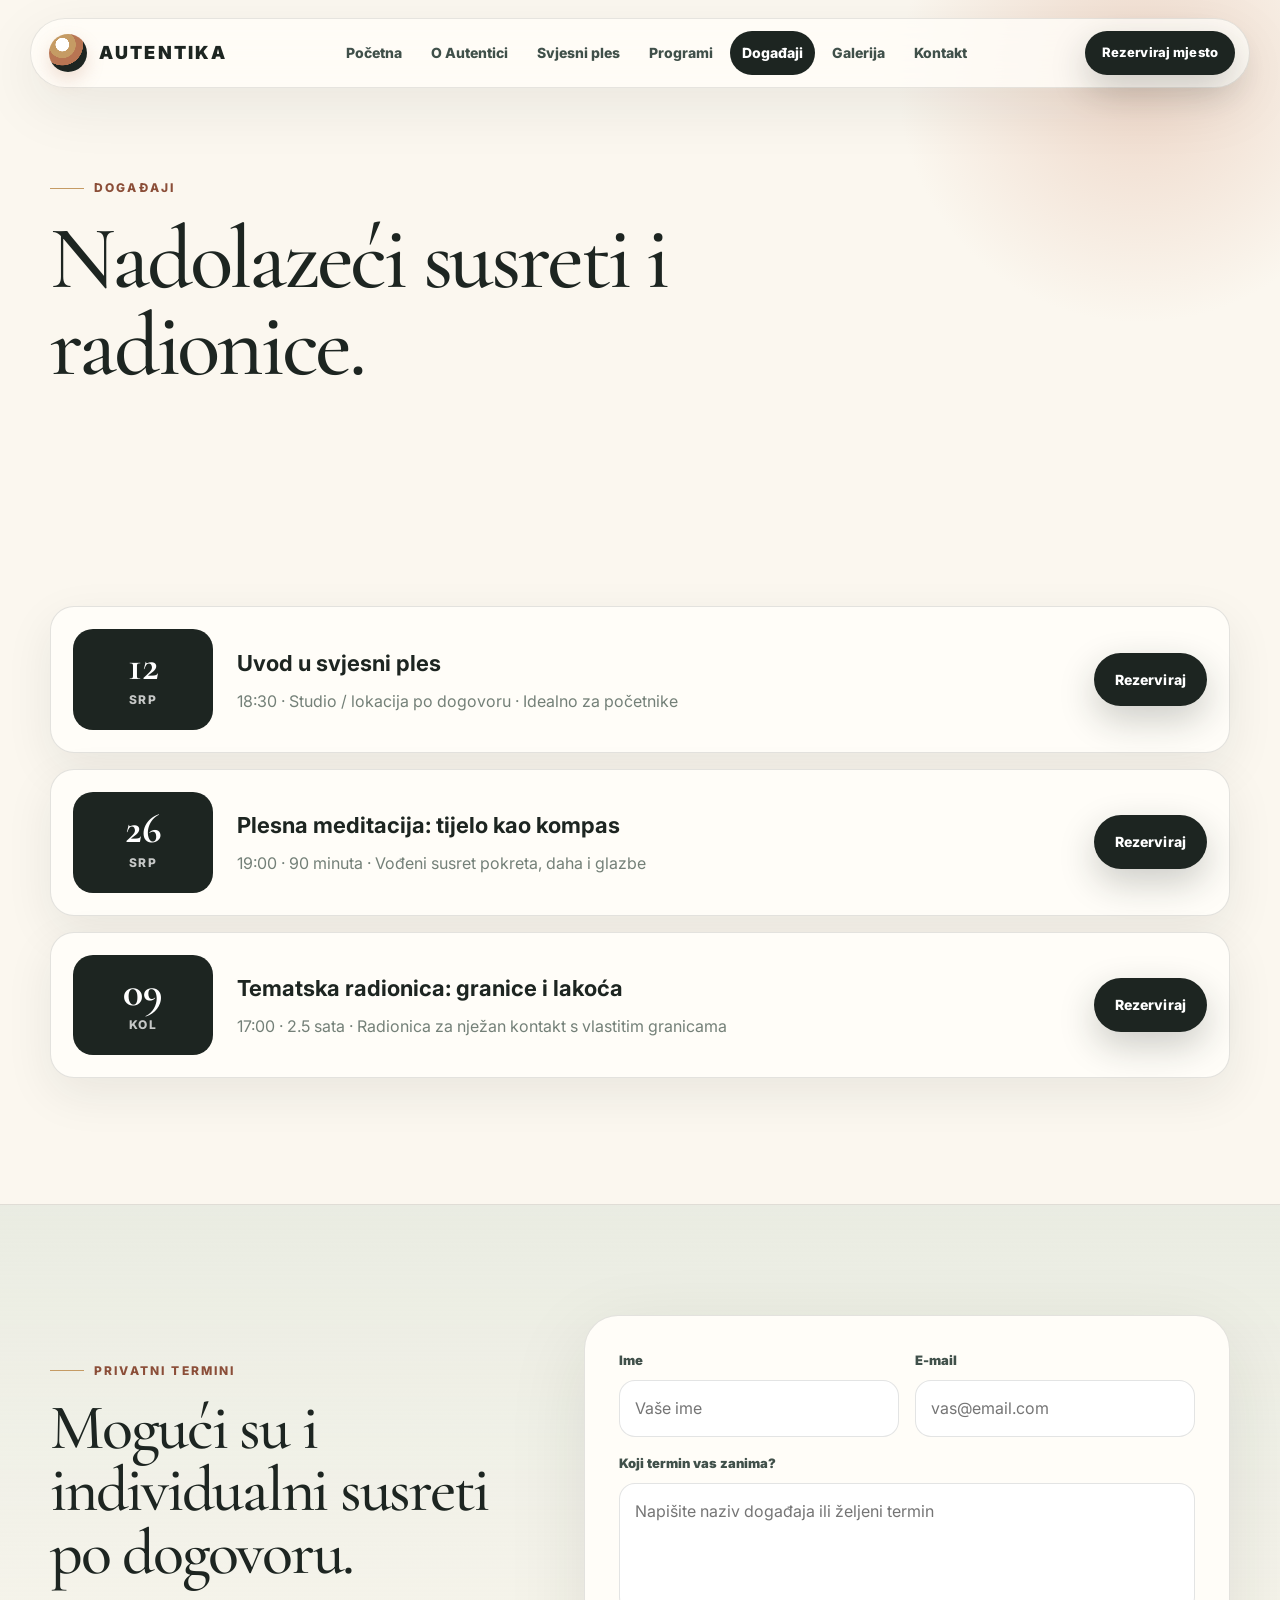
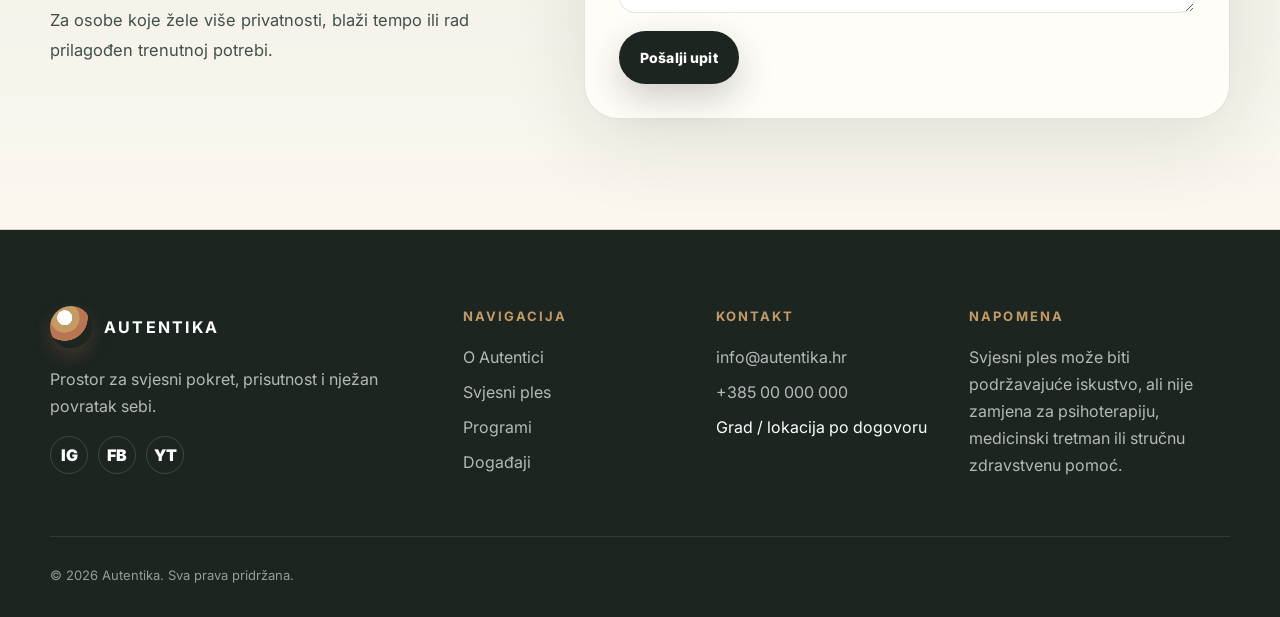
==== commit fccb4a2f: "7" ====
--- a/dogadaji.html
+++ b/dogadaji.html
@@ -34,7 +34,6 @@
         </nav>
         <a class="btn btn-primary nav-cta" href="kontakt.html">Rezerviraj mjesto</a>
         <button class="menu-toggle" type="button" data-menu-toggle aria-label="Otvori izbornik" aria-expanded="false">
-          <span></span><span></span><span></span>
         </button>
       </div>
       <div class="mobile-panel" data-mobile-panel>
@@ -56,7 +55,7 @@
   <div class="container">
 <p class="eyebrow reveal">Događaji</p>
     <h1 class="page-title reveal delay-1">Nadolazeći susreti i radionice.</h1>
-    <p class="lead reveal delay-2">Event kartice su pripremljene kao demo sadržaj. Kada klijentica pošalje stvarne datume, lokaciju i cijene, lako se zamijene.</p>
+    <p class="lead reveal delay-2"></p>
   </div>
 </section>
 
@@ -64,17 +63,17 @@
   <div class="container">
     <article class="event-card reveal">
       <div class="event-date"><b>12</b><span>srp</span></div>
-      <div><h3>Uvod u svjesni ples</h3><p>Demo događaj · 18:30 · Studio / lokacija po dogovoru · Idealno za početnike</p></div>
+      <div><h3>Uvod u svjesni ples</h3><p>18:30 · Studio / lokacija po dogovoru · Idealno za početnike</p></div>
       <a class="btn btn-primary" href="kontakt.html">Rezerviraj</a>
     </article>
     <article class="event-card reveal delay-1">
       <div class="event-date"><b>26</b><span>srp</span></div>
-      <div><h3>Plesna meditacija: tijelo kao kompas</h3><p>Demo događaj · 19:00 · 90 minuta · Vođeni susret pokreta, daha i glazbe</p></div>
+      <div><h3>Plesna meditacija: tijelo kao kompas</h3><p>19:00 · 90 minuta · Vođeni susret pokreta, daha i glazbe</p></div>
       <a class="btn btn-primary" href="kontakt.html">Rezerviraj</a>
     </article>
     <article class="event-card reveal delay-2">
       <div class="event-date"><b>09</b><span>kol</span></div>
-      <div><h3>Tematska radionica: granice i lakoća</h3><p>Demo događaj · 17:00 · 2.5 sata · Radionica za nježan kontakt s vlastitim granicama</p></div>
+      <div><h3>Tematska radionica: granice i lakoća</h3><p>17:00 · 2.5 sata · Radionica za nježan kontakt s vlastitim granicama</p></div>
       <a class="btn btn-primary" href="kontakt.html">Rezerviraj</a>
     </article>
   </div>
@@ -83,14 +82,13 @@
   <div class="container grid two">
     <div class="reveal"><p class="eyebrow">Privatni termini</p><h2 class="section-title">Mogući su i individualni susreti po dogovoru.</h2><p class="copy">Za osobe koje žele više privatnosti, blaži tempo ili rad prilagođen trenutnoj potrebi.</p></div>
     <div class="form-wrap reveal delay-1">
-      <form data-demo-form>
+      <form data-form>
         <div class="form-grid">
           <div class="field"><label for="name-event">Ime</label><input id="name-event" required placeholder="Vaše ime"></div>
           <div class="field"><label for="email-event">E-mail</label><input id="email-event" type="email" required placeholder="vas@email.com"></div>
           <div class="field full"><label for="message-event">Koji termin vas zanima?</label><textarea id="message-event" placeholder="Napišite naziv događaja ili željeni termin"></textarea></div>
         </div>
         <button class="btn btn-primary" type="submit" style="margin-top:18px">Pošalji upit</button>
-        <p class="form-note">Demo forma — potrebno povezati sa stvarnim e-mailom.</p>
         <div class="success-message" data-success-message></div>
       </form>
     </div>
@@ -135,7 +133,6 @@
         </div>
         <div class="footer-bottom">
           <span>© 2026 Autentika. Sva prava pridržana.</span>
-          <span>Web stranica u demo izradi — kontakt podatke zamijeniti stvarnima.</span>
         </div>
       </div>
     </footer>
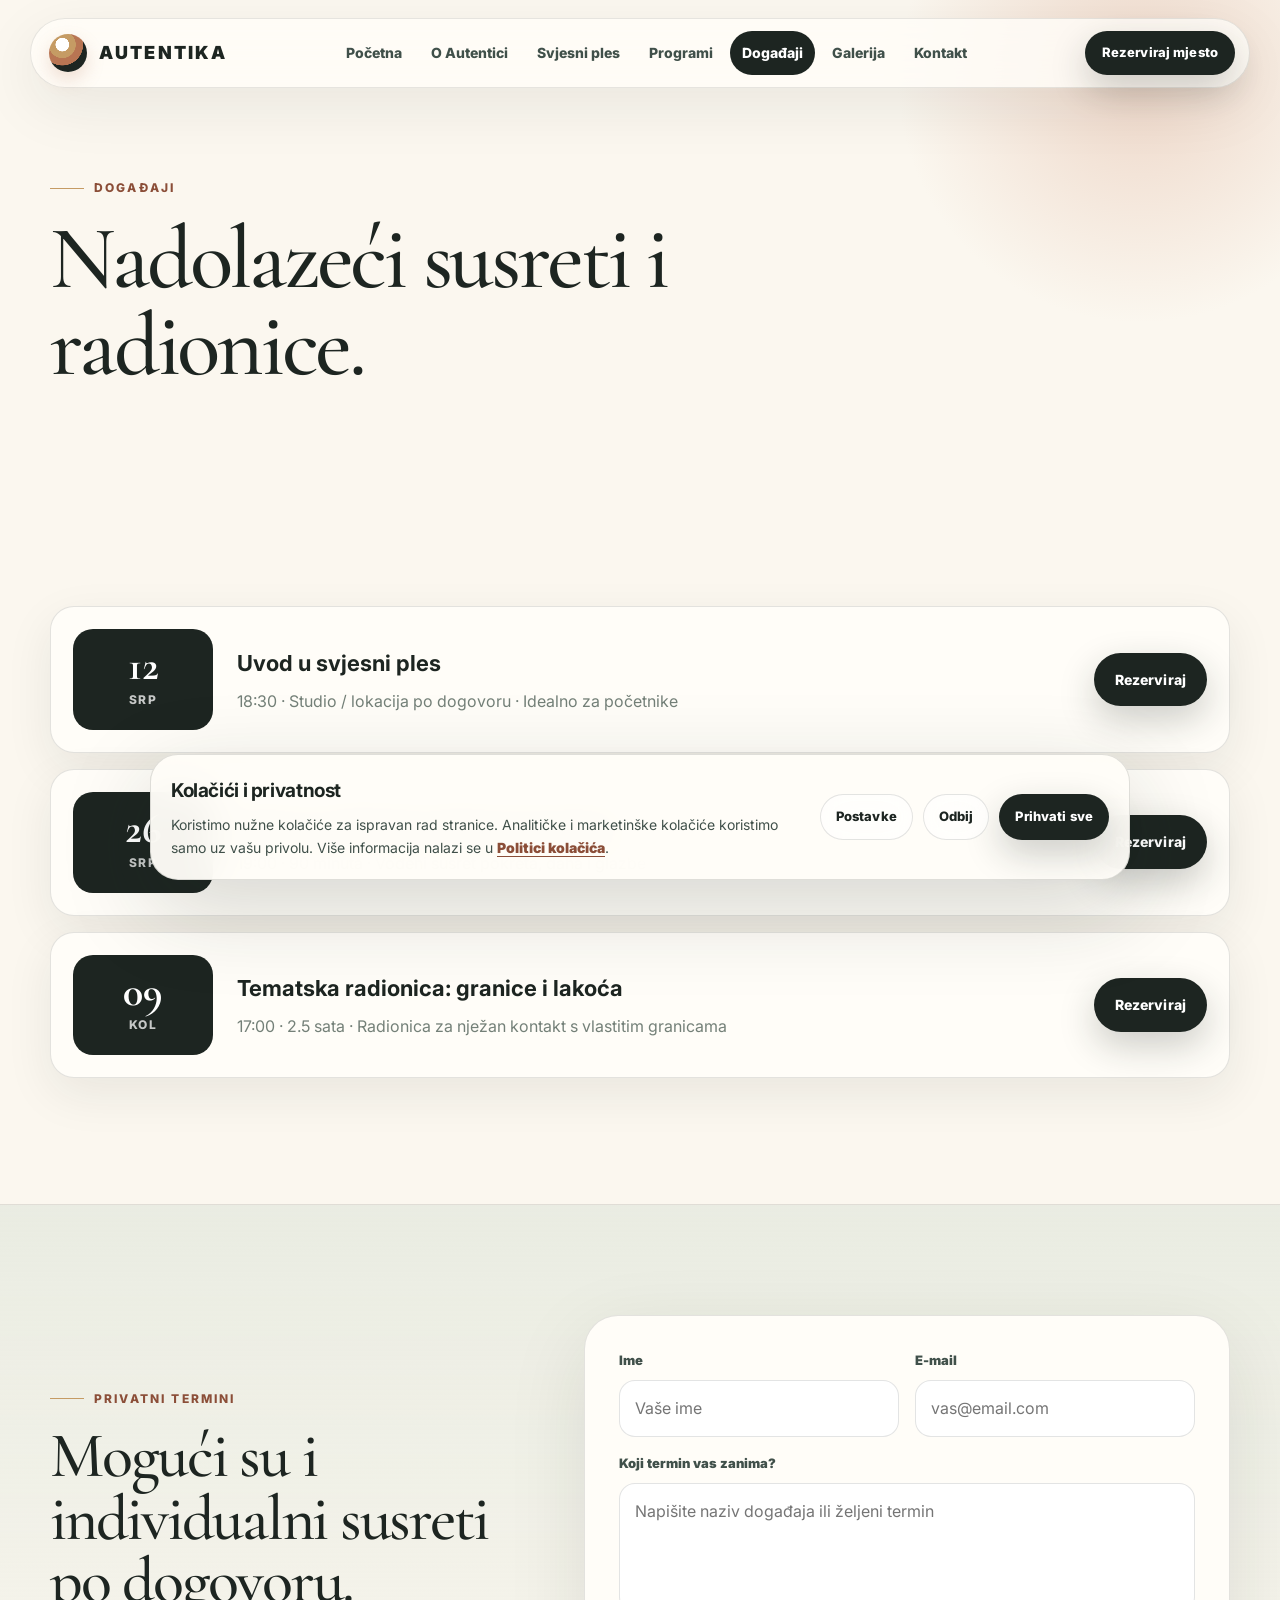
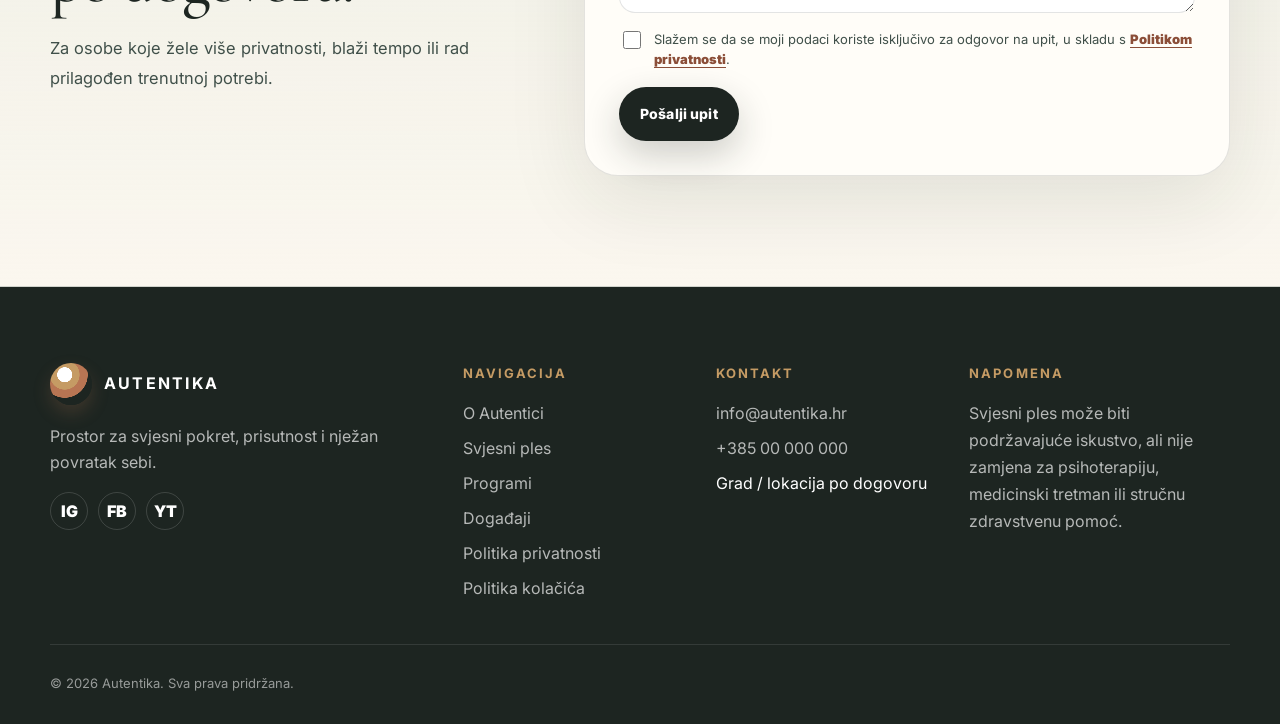
==== commit 6815232c: "9" ====
--- a/dogadaji.html
+++ b/dogadaji.html
@@ -88,6 +88,7 @@
           <div class="field"><label for="email-event">E-mail</label><input id="email-event" type="email" required placeholder="vas@email.com"></div>
           <div class="field full"><label for="message-event">Koji termin vas zanima?</label><textarea id="message-event" placeholder="Napišite naziv događaja ili željeni termin"></textarea></div>
         </div>
+        <label class="form-consent"><input type="checkbox" required><span>Slažem se da se moji podaci koriste isključivo za odgovor na upit, u skladu s <a href="politika-privatnosti.html">Politikom privatnosti</a>.</span></label>
         <button class="btn btn-primary" type="submit" style="margin-top:18px">Pošalji upit</button>
         <div class="success-message" data-success-message></div>
       </form>
@@ -116,6 +117,8 @@
               <li><a href="svjesni-ples.html">Svjesni ples</a></li>
               <li><a href="programi.html">Programi</a></li>
               <li><a href="dogadaji.html">Događaji</a></li>
+              <li><a href="politika-privatnosti.html">Politika privatnosti</a></li>
+              <li><a href="politika-kolacica.html">Politika kolačića</a></li>
             </ul>
           </div>
           <div>
@@ -137,6 +140,38 @@
       </div>
     </footer>
     
+
+<div class="cookie-banner" data-cookie-banner role="dialog" aria-live="polite" aria-label="Postavke kolačića">
+  <div class="cookie-box">
+    <div>
+      <h2>Kolačići i privatnost</h2>
+      <p>Koristimo nužne kolačiće za ispravan rad stranice. Analitičke i marketinške kolačiće koristimo samo uz vašu privolu. Više informacija nalazi se u <a class="cookie-link" href="politika-kolacica.html">Politici kolačića</a>.</p>
+    </div>
+    <div class="cookie-actions">
+      <button class="btn btn-secondary" type="button" data-cookie-settings>Postavke</button>
+      <button class="btn btn-secondary" type="button" data-cookie-reject>Odbij</button>
+      <button class="btn btn-primary" type="button" data-cookie-accept>Prihvati sve</button>
+    </div>
+    <div class="cookie-settings" data-cookie-settings-panel>
+      <label class="cookie-option">
+        <input type="checkbox" checked disabled>
+        <span><b>Nužni kolačići</b><span>Potrebni su za osnovno funkcioniranje web stranice i ne mogu se isključiti.</span></span>
+      </label>
+      <label class="cookie-option">
+        <input type="checkbox" data-cookie-analytics>
+        <span><b>Analitički kolačići</b><span>Pomažu razumjeti kako se web stranica koristi. Trenutno nisu aktivirani dok se ne poveže analitika.</span></span>
+      </label>
+      <label class="cookie-option">
+        <input type="checkbox" data-cookie-marketing>
+        <span><b>Marketinški kolačići</b><span>Koriste se za oglašavanje i remarketing. Trenutno nisu aktivirani dok se ne povežu marketinški alati.</span></span>
+      </label>
+      <div class="cookie-actions">
+        <button class="btn btn-primary" type="button" data-cookie-save>Spremi odabir</button>
+      </div>
+    </div>
+  </div>
+</div>
+
 <script src="assets/js/main.js"></script>
 </body>
 </html>
--- a/assets/css/style.css
+++ b/assets/css/style.css
@@ -229,3 +229,147 @@
 @media (max-width:680px){
   .contact-photo{min-height:240px}
 }
+
+
+/* GDPR / Cookie pages and banner */
+.legal-section{
+  padding:150px 0 86px;
+}
+.legal-wrap{
+  width:min(calc(100% - 40px),920px);
+  margin:0 auto;
+}
+.legal-card{
+  background:var(--linen);
+  border:1px solid var(--line);
+  border-radius:var(--radius-xl);
+  padding:44px;
+  box-shadow:var(--shadow-soft);
+}
+.legal-card h2{
+  font-size:26px;
+  margin:36px 0 12px;
+  letter-spacing:-.02em;
+}
+.legal-card h2:first-child{margin-top:0}
+.legal-card p,.legal-card li{
+  color:var(--ink-soft);
+  line-height:1.85;
+}
+.legal-card ul{padding-left:20px}
+.legal-date{
+  display:inline-flex;
+  padding:8px 12px;
+  border:1px solid var(--line);
+  border-radius:999px;
+  color:var(--muted);
+  font-weight:800;
+  font-size:13px;
+  margin-bottom:24px;
+}
+.form-consent{
+  display:flex;
+  align-items:flex-start;
+  gap:10px;
+  margin-top:16px;
+  font-size:13px;
+  color:var(--ink-soft);
+  line-height:1.55;
+}
+.form-consent input{
+  width:18px;
+  height:18px;
+  margin-top:2px;
+  accent-color:var(--ink);
+  flex:0 0 auto;
+}
+.form-consent a{
+  color:var(--clay-dark);
+  font-weight:900;
+  text-decoration:underline;
+  text-underline-offset:3px;
+}
+.cookie-banner{
+  position:fixed;
+  left:20px;
+  right:20px;
+  bottom:20px;
+  z-index:3000;
+  display:none;
+}
+.cookie-banner.show{display:block}
+.cookie-box{
+  width:min(100%,980px);
+  margin:0 auto;
+  display:grid;
+  grid-template-columns:1fr auto;
+  gap:20px;
+  align-items:center;
+  background:rgba(255,253,248,.96);
+  border:1px solid rgba(29,37,33,.14);
+  border-radius:28px;
+  padding:20px;
+  box-shadow:0 28px 90px rgba(29,37,33,.18);
+  backdrop-filter:blur(18px);
+}
+.cookie-box h2{
+  margin:0 0 6px;
+  font-size:19px;
+  letter-spacing:-.02em;
+}
+.cookie-box p{
+  margin:0;
+  color:var(--ink-soft);
+  font-size:14px;
+  line-height:1.65;
+}
+.cookie-actions{
+  display:flex;
+  gap:10px;
+  flex-wrap:wrap;
+  justify-content:flex-end;
+}
+.cookie-actions .btn{
+  min-height:44px;
+  padding:11px 15px;
+  font-size:13px;
+}
+.cookie-link{
+  color:var(--clay-dark);
+  font-weight:900;
+  text-decoration:underline;
+  text-underline-offset:3px;
+}
+.cookie-settings{
+  display:none;
+  grid-column:1/-1;
+  border-top:1px solid var(--line);
+  padding-top:16px;
+  margin-top:2px;
+}
+.cookie-settings.show{display:block}
+.cookie-option{
+  display:flex;
+  gap:12px;
+  align-items:flex-start;
+  padding:12px 0;
+}
+.cookie-option input{
+  width:18px;
+  height:18px;
+  margin-top:4px;
+  accent-color:var(--ink);
+}
+.cookie-option b{display:block}
+.cookie-option span{
+  display:block;
+  color:var(--muted);
+  font-size:13px;
+  line-height:1.55;
+}
+@media (max-width:760px){
+  .legal-card{padding:28px;border-radius:26px}
+  .cookie-box{grid-template-columns:1fr;border-radius:24px}
+  .cookie-actions{justify-content:flex-start}
+  .cookie-actions .btn{width:auto}
+}
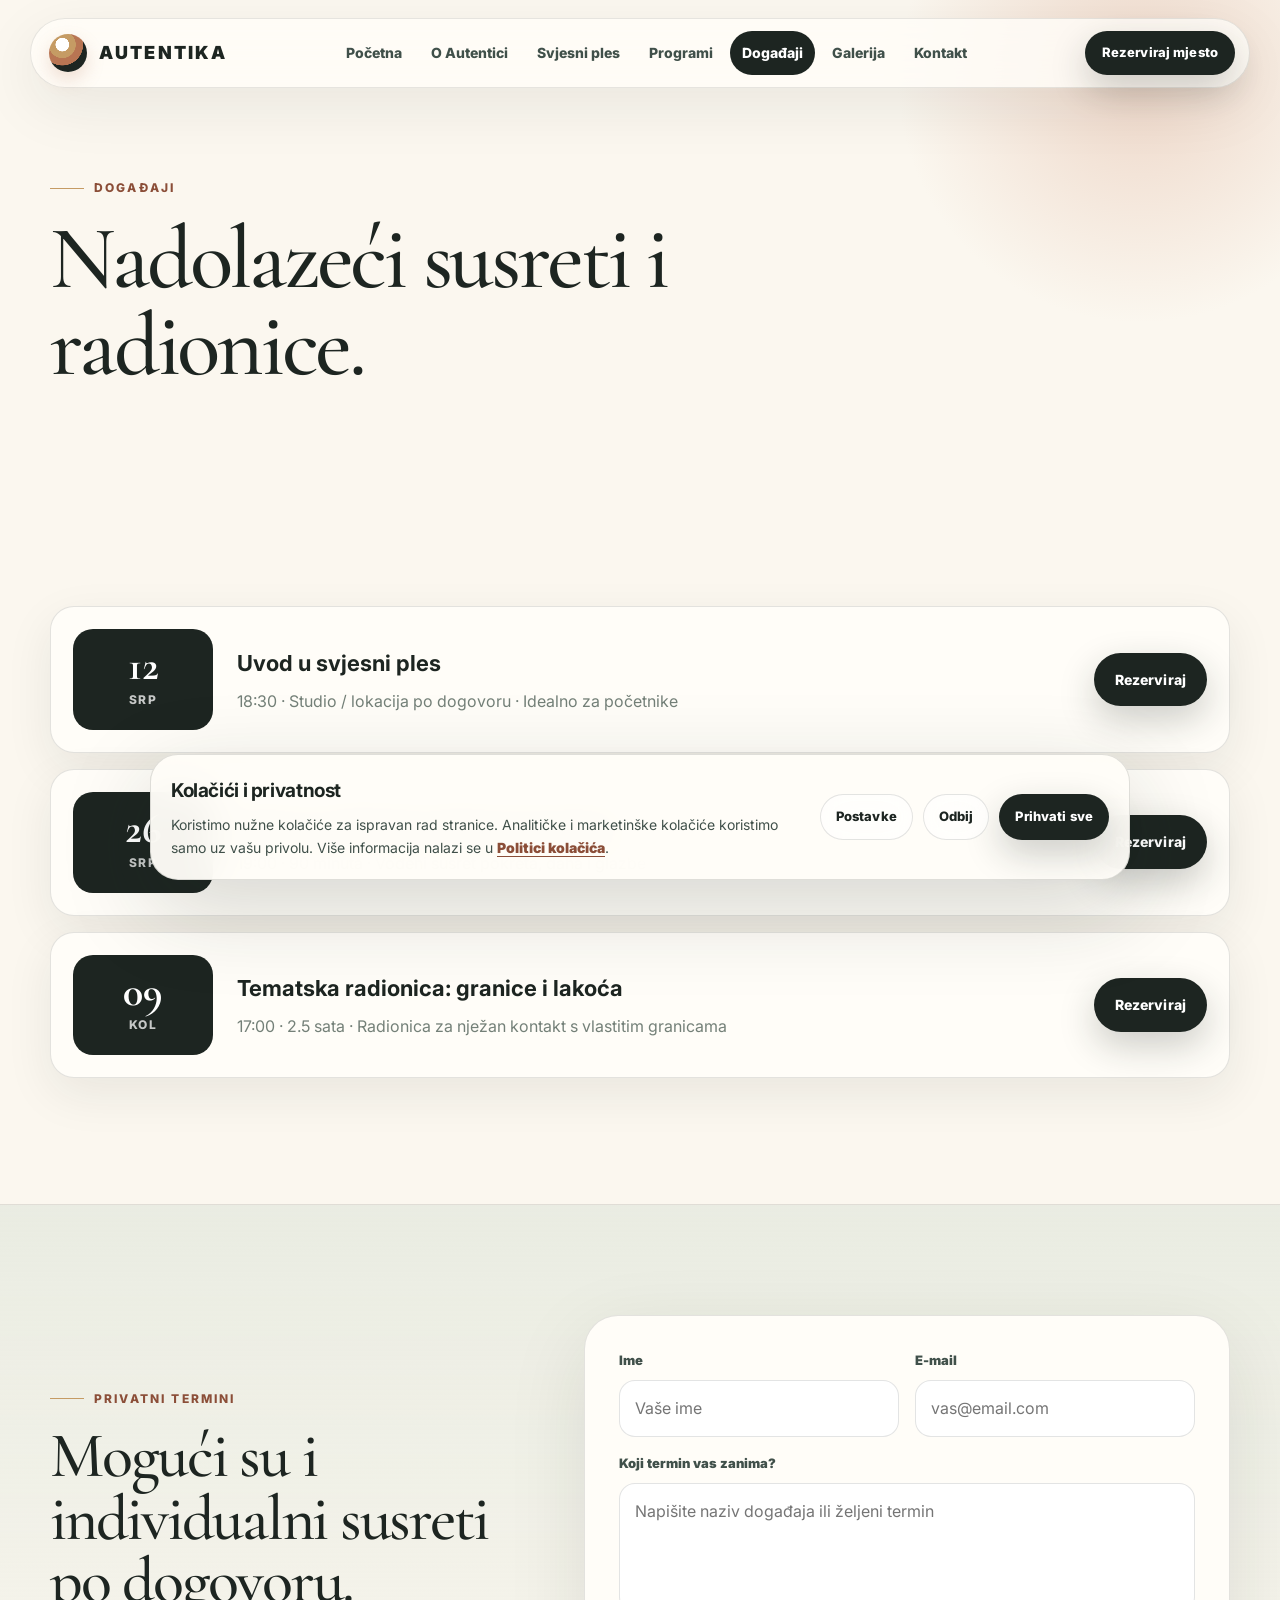
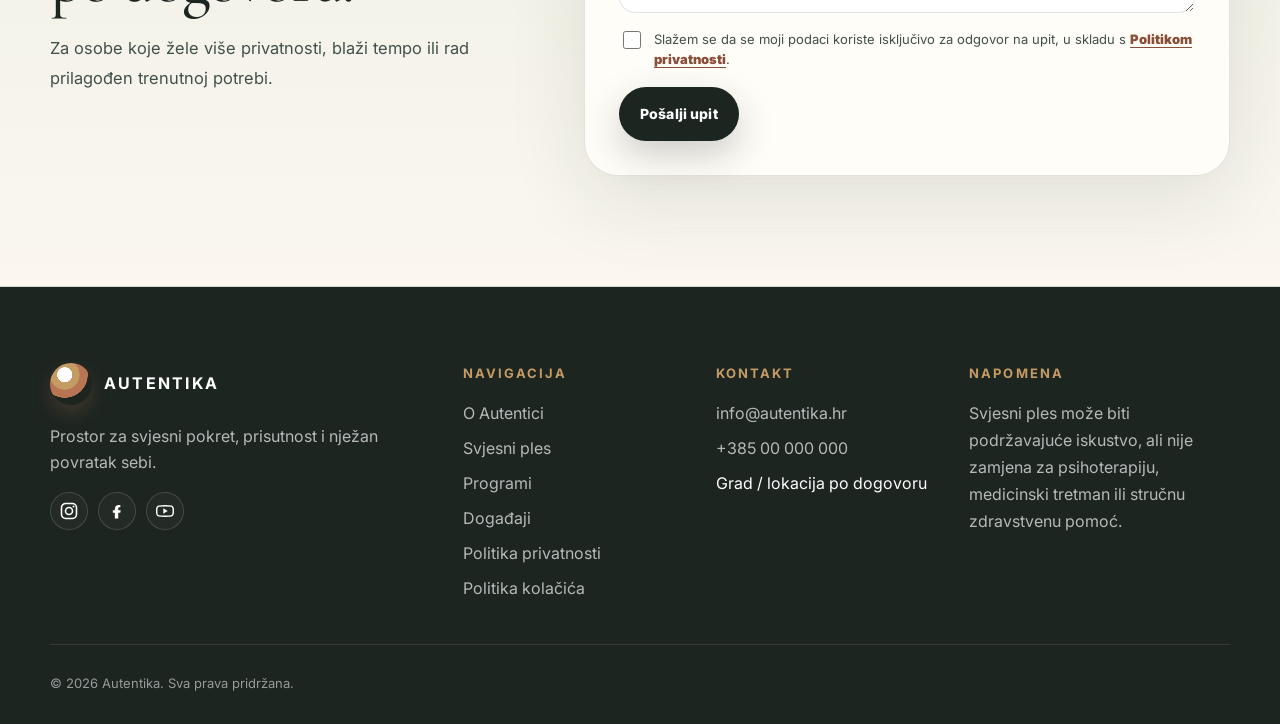
==== commit 0a049fad: "10" ====
--- a/dogadaji.html
+++ b/dogadaji.html
@@ -105,9 +105,9 @@
             <div class="footer-brand"><span class="brand-mark" aria-hidden="true"></span><b>Autentika</b></div>
             <p>Prostor za svjesni pokret, prisutnost i nježan povratak sebi.</p>
             <div class="socials" aria-label="Društvene mreže">
-              <a href="#" aria-label="Instagram">IG</a>
-              <a href="#" aria-label="Facebook">FB</a>
-              <a href="#" aria-label="YouTube">YT</a>
+              <a href="#" aria-label="Instagram" class="social-icon"><svg viewBox="0 0 24 24" aria-hidden="true" focusable="false"><rect x="3" y="3" width="18" height="18" rx="5" ry="5" fill="none" stroke="currentColor" stroke-width="1.9"/><circle cx="12" cy="12" r="4.2" fill="none" stroke="currentColor" stroke-width="1.9"/><circle cx="17.4" cy="6.6" r="1.2" fill="currentColor"/></svg><span class="sr-only">Instagram</span></a>
+              <a href="#" aria-label="Facebook" class="social-icon"><svg viewBox="0 0 24 24" aria-hidden="true" focusable="false"><path d="M13.5 21v-7h2.5l.4-3h-2.9V9.1c0-.9.3-1.6 1.7-1.6H16V4.8c-.3 0-.9-.1-1.8-.1-3 0-4.8 1.8-4.8 5.1V11H7v3h2.4v7h4.1z" fill="currentColor"/></svg><span class="sr-only">Facebook</span></a>
+              <a href="#" aria-label="YouTube" class="social-icon"><svg viewBox="0 0 24 24" aria-hidden="true" focusable="false"><path d="M21.6 8.2a2.8 2.8 0 0 0-2-2c-1.8-.5-7.6-.5-7.6-.5s-5.8 0-7.6.5a2.8 2.8 0 0 0-2 2A29 29 0 0 0 2 12a29 29 0 0 0 .4 3.8 2.8 2.8 0 0 0 2 2c1.8.5 7.6.5 7.6.5s5.8 0 7.6-.5a2.8 2.8 0 0 0 2-2A29 29 0 0 0 22 12a29 29 0 0 0-.4-3.8z" fill="none" stroke="currentColor" stroke-width="1.7"/><path d="m10 15.3 5.2-3.3L10 8.7v6.6z" fill="currentColor"/></svg><span class="sr-only">YouTube</span></a>
             </div>
           </div>
           <div>
--- a/assets/css/style.css
+++ b/assets/css/style.css
@@ -373,3 +373,38 @@
   .cookie-actions{justify-content:flex-start}
   .cookie-actions .btn{width:auto}
 }
+
+
+.social-icon{
+  display:inline-flex;
+  align-items:center;
+  justify-content:center;
+  width:48px;
+  height:48px;
+  border-radius:999px;
+  border:1px solid rgba(255,255,255,.18);
+  color:var(--linen);
+  background:rgba(255,255,255,.03);
+  transition:transform .25s ease, background .25s ease, border-color .25s ease, color .25s ease;
+}
+.social-icon svg{
+  width:20px;
+  height:20px;
+  display:block;
+}
+.social-icon:hover{
+  transform:translateY(-2px);
+  background:rgba(255,255,255,.08);
+  border-color:rgba(255,255,255,.32);
+}
+.sr-only{
+  position:absolute;
+  width:1px;
+  height:1px;
+  padding:0;
+  margin:-1px;
+  overflow:hidden;
+  clip:rect(0,0,0,0);
+  white-space:nowrap;
+  border:0;
+}
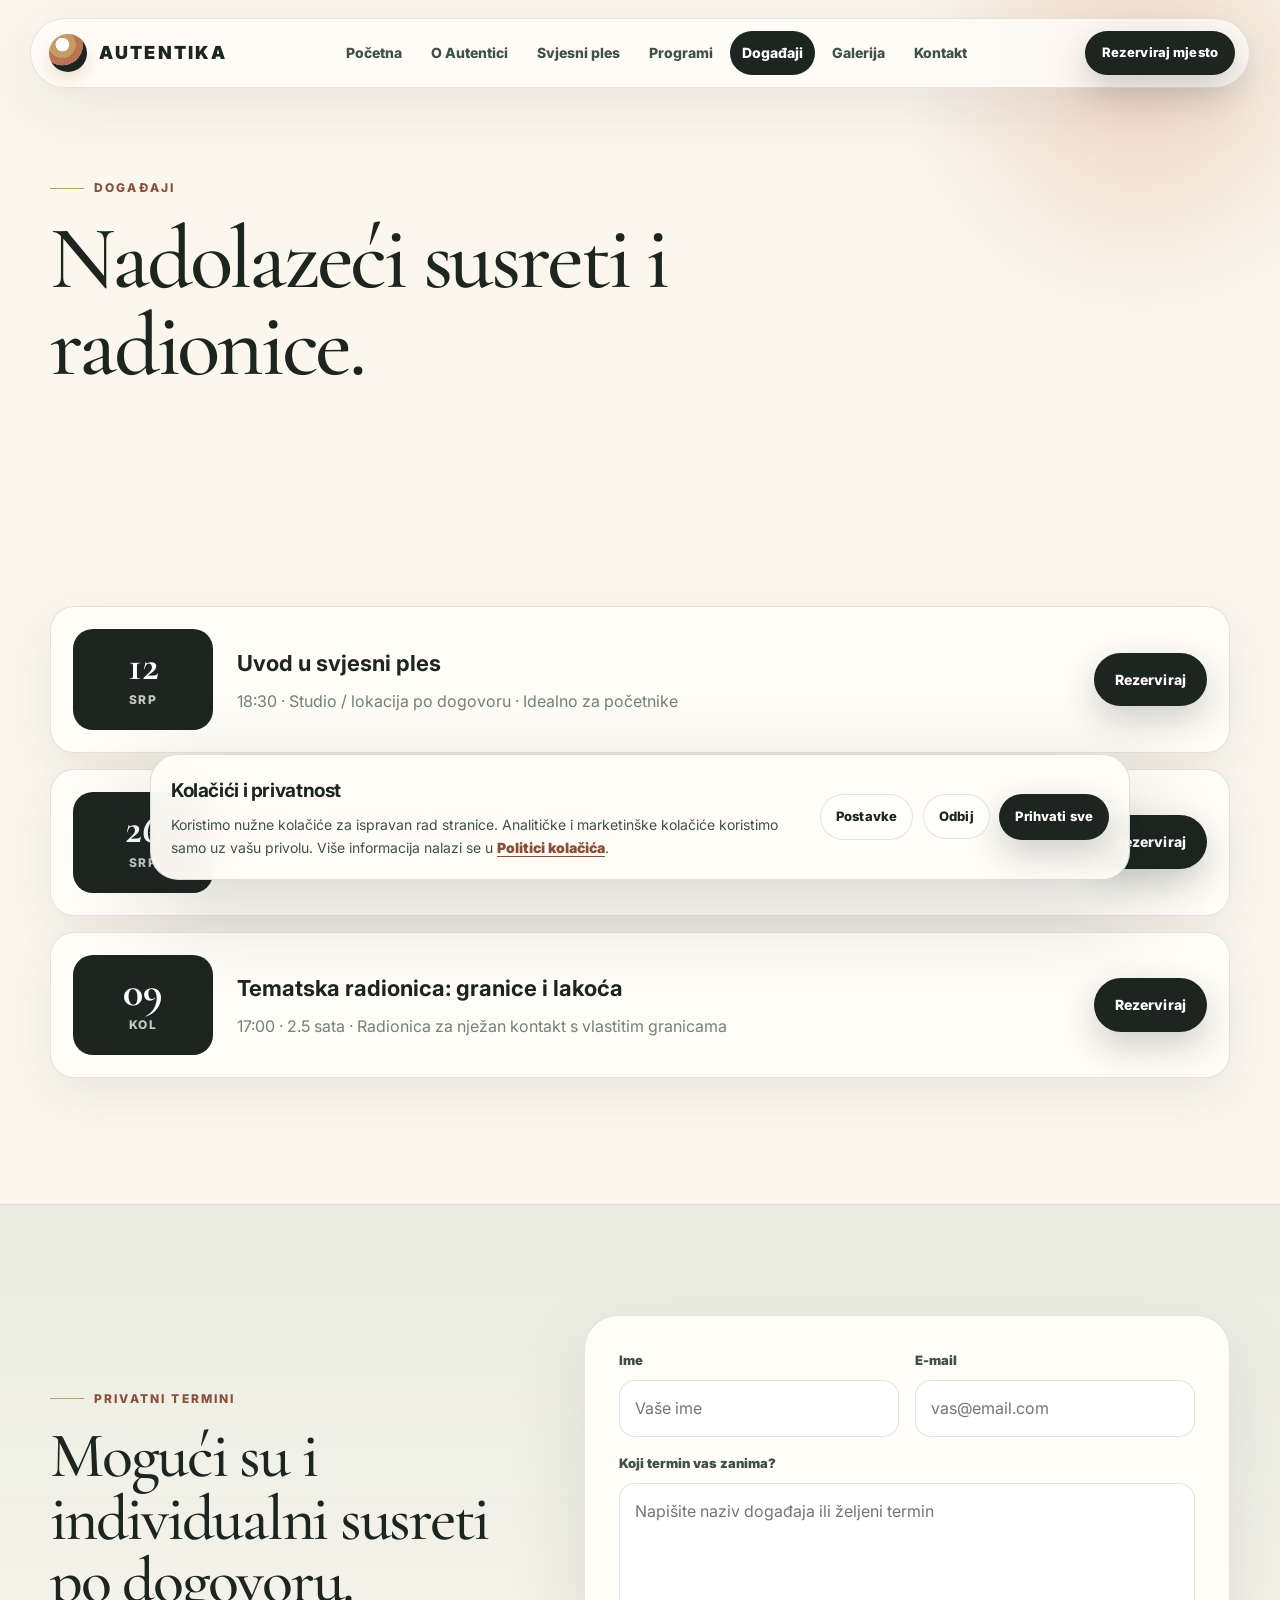
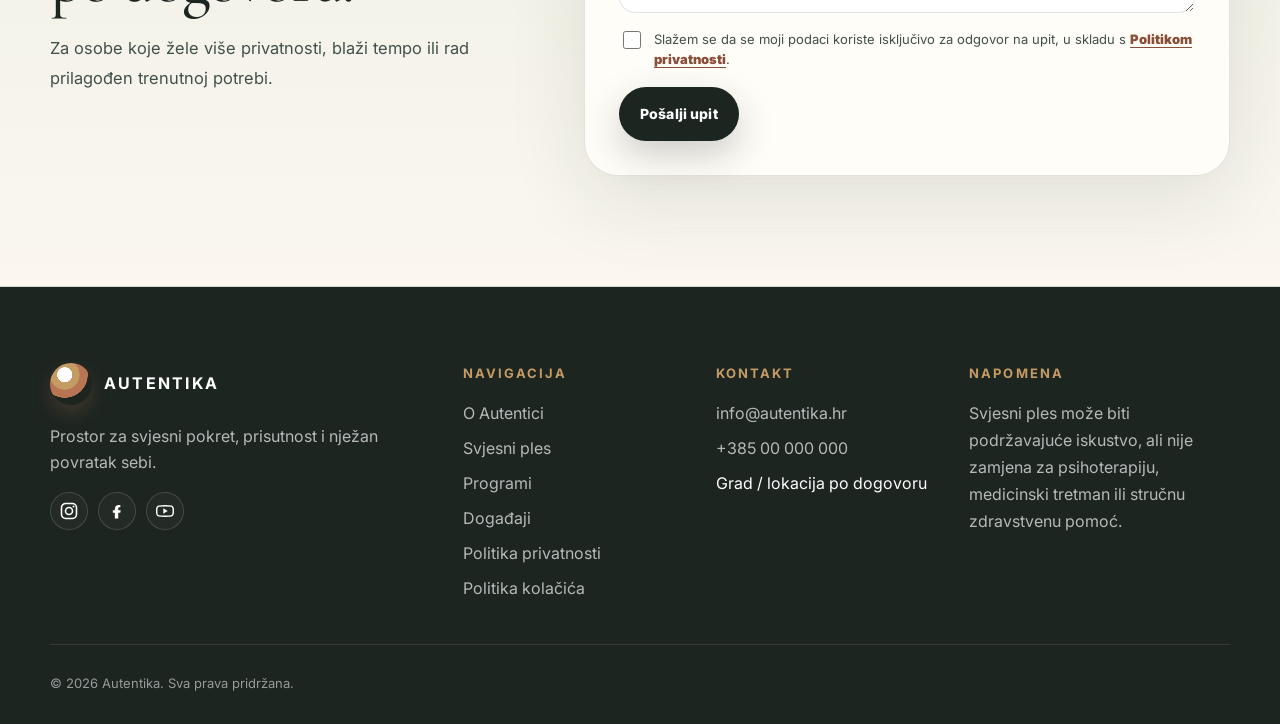
==== commit 391164c1: "15" ====
--- a/dogadaji.html
+++ b/dogadaji.html
@@ -33,10 +33,9 @@
           </ul>
         </nav>
         <a class="btn btn-primary nav-cta" href="kontakt.html">Rezerviraj mjesto</a>
-        <button class="menu-toggle" type="button" data-menu-toggle aria-label="Otvori izbornik" aria-expanded="false">
-        </button>
+        <button class="menu-toggle" type="button" data-menu-toggle aria-label="Otvori izbornik" aria-expanded="false"><span class="menu-label">Izbornik</span></button>
       </div>
-      <div class="mobile-panel" data-mobile-panel>
+      <nav class="mobile-panel" data-mobile-panel aria-label="Mobilna navigacija">
         <ul>
           <li><a href="index.html" data-nav-link>Početna</a></li>
 <li><a href="o-autentici.html" data-nav-link>O Autentici</a></li>
@@ -46,7 +45,7 @@
 <li><a href="galerija.html" data-nav-link>Galerija</a></li>
 <li><a href="kontakt.html" data-nav-link>Kontakt</a></li>
         </ul>
-      </div>
+      </nav>
     </header>
     
 <main id="main">
@@ -105,9 +104,9 @@
             <div class="footer-brand"><span class="brand-mark" aria-hidden="true"></span><b>Autentika</b></div>
             <p>Prostor za svjesni pokret, prisutnost i nježan povratak sebi.</p>
             <div class="socials" aria-label="Društvene mreže">
-              <a href="#" aria-label="Instagram" class="social-icon"><svg viewBox="0 0 24 24" aria-hidden="true" focusable="false"><rect x="3" y="3" width="18" height="18" rx="5" ry="5" fill="none" stroke="currentColor" stroke-width="1.9"/><circle cx="12" cy="12" r="4.2" fill="none" stroke="currentColor" stroke-width="1.9"/><circle cx="17.4" cy="6.6" r="1.2" fill="currentColor"/></svg><span class="sr-only">Instagram</span></a>
-              <a href="#" aria-label="Facebook" class="social-icon"><svg viewBox="0 0 24 24" aria-hidden="true" focusable="false"><path d="M13.5 21v-7h2.5l.4-3h-2.9V9.1c0-.9.3-1.6 1.7-1.6H16V4.8c-.3 0-.9-.1-1.8-.1-3 0-4.8 1.8-4.8 5.1V11H7v3h2.4v7h4.1z" fill="currentColor"/></svg><span class="sr-only">Facebook</span></a>
-              <a href="#" aria-label="YouTube" class="social-icon"><svg viewBox="0 0 24 24" aria-hidden="true" focusable="false"><path d="M21.6 8.2a2.8 2.8 0 0 0-2-2c-1.8-.5-7.6-.5-7.6-.5s-5.8 0-7.6.5a2.8 2.8 0 0 0-2 2A29 29 0 0 0 2 12a29 29 0 0 0 .4 3.8 2.8 2.8 0 0 0 2 2c1.8.5 7.6.5 7.6.5s5.8 0 7.6-.5a2.8 2.8 0 0 0 2-2A29 29 0 0 0 22 12a29 29 0 0 0-.4-3.8z" fill="none" stroke="currentColor" stroke-width="1.7"/><path d="m10 15.3 5.2-3.3L10 8.7v6.6z" fill="currentColor"/></svg><span class="sr-only">YouTube</span></a>
+              <a href="#" aria-label="Instagram" class="social-icon"><svg viewBox="0 0 24 24" aria-hidden="true" focusable="false"><rect x="3" y="3" width="18" height="18" rx="5" ry="5" fill="none" stroke="currentColor" stroke-width="1.9"/><circle cx="12" cy="12" r="4.2" fill="none" stroke="currentColor" stroke-width="1.9"/><circle cx="17.4" cy="6.6" r="1.2" fill="currentColor"/></svg></a>
+              <a href="#" aria-label="Facebook" class="social-icon"><svg viewBox="0 0 24 24" aria-hidden="true" focusable="false"><path d="M13.5 21v-7h2.5l.4-3h-2.9V9.1c0-.9.3-1.6 1.7-1.6H16V4.8c-.3 0-.9-.1-1.8-.1-3 0-4.8 1.8-4.8 5.1V11H7v3h2.4v7h4.1z" fill="currentColor"/></svg></a>
+              <a href="#" aria-label="YouTube" class="social-icon"><svg viewBox="0 0 24 24" aria-hidden="true" focusable="false"><path d="M21.6 8.2a2.8 2.8 0 0 0-2-2c-1.8-.5-7.6-.5-7.6-.5s-5.8 0-7.6.5a2.8 2.8 0 0 0-2 2A29 29 0 0 0 2 12a29 29 0 0 0 .4 3.8 2.8 2.8 0 0 0 2 2c1.8.5 7.6.5 7.6.5s5.8 0 7.6-.5a2.8 2.8 0 0 0 2-2A29 29 0 0 0 22 12a29 29 0 0 0-.4-3.8z" fill="none" stroke="currentColor" stroke-width="1.7"/><path d="m10 15.3 5.2-3.3L10 8.7v6.6z" fill="currentColor"/></svg></a>
             </div>
           </div>
           <div>
@@ -141,10 +140,10 @@
     </footer>
     
 
-<div class="cookie-banner" data-cookie-banner role="dialog" aria-live="polite" aria-label="Postavke kolačića">
+<div class="cookie-banner" data-cookie-banner role="dialog" aria-live="polite" aria-labelledby="cookie-title">
   <div class="cookie-box">
     <div>
-      <h2>Kolačići i privatnost</h2>
+      <h2 id="cookie-title">Kolačići i privatnost</h2>
       <p>Koristimo nužne kolačiće za ispravan rad stranice. Analitičke i marketinške kolačiće koristimo samo uz vašu privolu. Više informacija nalazi se u <a class="cookie-link" href="politika-kolacica.html">Politici kolačića</a>.</p>
     </div>
     <div class="cookie-actions">
--- a/assets/css/style.css
+++ b/assets/css/style.css
@@ -408,3 +408,128 @@
   white-space:nowrap;
   border:0;
 }
+
+
+/* Mobile hamburger visibility fix */
+.menu-toggle{
+  display:none;
+  align-items:center;
+  justify-content:center;
+  background:#fffdf8;
+  border:1px solid rgba(29,37,33,.16);
+  box-shadow:0 10px 28px rgba(29,37,33,.10);
+}
+.menu-toggle span{
+  display:block;
+  position:absolute;
+  left:13px;
+  right:13px;
+  height:2px;
+  min-height:2px;
+  background:#1d2521 !important;
+  border-radius:99px;
+  opacity:1 !important;
+  transform-origin:center;
+}
+.menu-toggle span:nth-child(1){top:15px}
+.menu-toggle span:nth-child(2){top:22px}
+.menu-toggle span:nth-child(3){top:29px}
+
+@media (max-width:1040px){
+  .menu-toggle{display:flex}
+}
+
+
+/* Final mobile hamburger SVG fix */
+.menu-toggle{
+  color:#1d2521 !important;
+  display:none;
+  align-items:center !important;
+  justify-content:center !important;
+  position:relative;
+}
+.hamburger-icon{
+  width:26px;
+  height:26px;
+  display:block;
+  color:#1d2521 !important;
+  stroke:#1d2521 !important;
+  opacity:1 !important;
+  visibility:visible !important;
+  pointer-events:none;
+}
+@media (max-width:1040px){
+  .menu-toggle{display:flex !important}
+}
+body.nav-open .hamburger-icon{
+  transform:rotate(90deg);
+  transition:transform .22s ease;
+}
+
+
+/* FINAL hamburger fix - CSS drawn icon */
+.menu-toggle{
+  width:48px !important;
+  height:48px !important;
+  min-width:48px !important;
+  min-height:48px !important;
+  padding:0 !important;
+  border-radius:999px !important;
+  border:1px solid rgba(29,37,33,.18) !important;
+  background:#fffdf8 !important;
+  color:#1d2521 !important;
+  box-shadow:0 10px 28px rgba(29,37,33,.10) !important;
+  position:relative !important;
+  cursor:pointer !important;
+  -webkit-appearance:none !important;
+  appearance:none !important;
+  outline:none !important;
+}
+.menu-toggle::before,
+.menu-toggle::after{
+  content:"" !important;
+  position:absolute !important;
+  left:13px !important;
+  right:13px !important;
+  height:2.5px !important;
+  background:#1d2521 !important;
+  border-radius:999px !important;
+  opacity:1 !important;
+  display:block !important;
+  visibility:visible !important;
+  transform:none !important;
+}
+.menu-toggle::before{
+  top:15px !important;
+  box-shadow:0 8px 0 #1d2521 !important;
+}
+.menu-toggle::after{
+  top:31px !important;
+}
+.menu-toggle .menu-label,
+.menu-toggle .hamburger-icon,
+.menu-toggle > span{
+  position:absolute !important;
+  width:1px !important;
+  height:1px !important;
+  overflow:hidden !important;
+  clip:rect(0,0,0,0) !important;
+  white-space:nowrap !important;
+}
+body.nav-open .menu-toggle::before{
+  top:23px !important;
+  box-shadow:none !important;
+  transform:rotate(45deg) !important;
+}
+body.nav-open .menu-toggle::after{
+  top:23px !important;
+  transform:rotate(-45deg) !important;
+}
+@media (min-width:1041px){
+  .menu-toggle{display:none !important}
+}
+@media (max-width:1040px){
+  .menu-toggle{
+    display:block !important;
+  }
+}
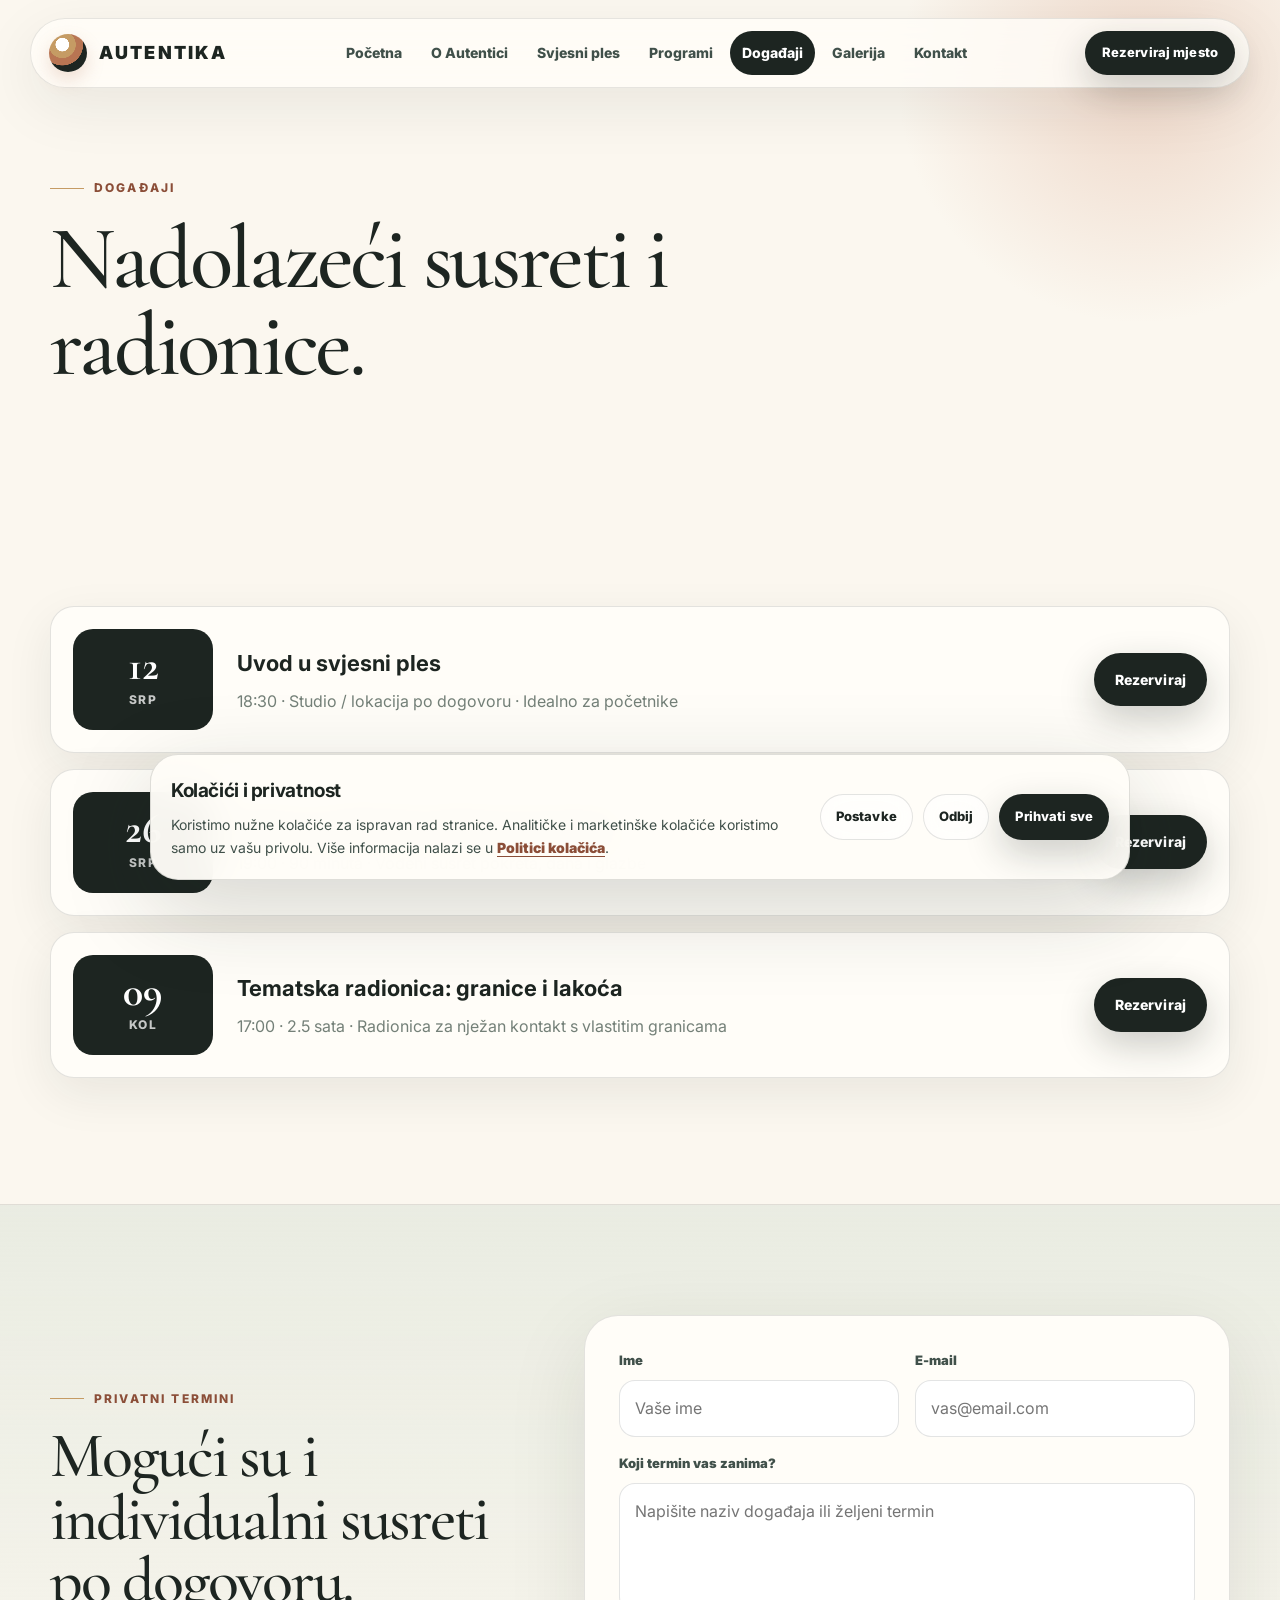
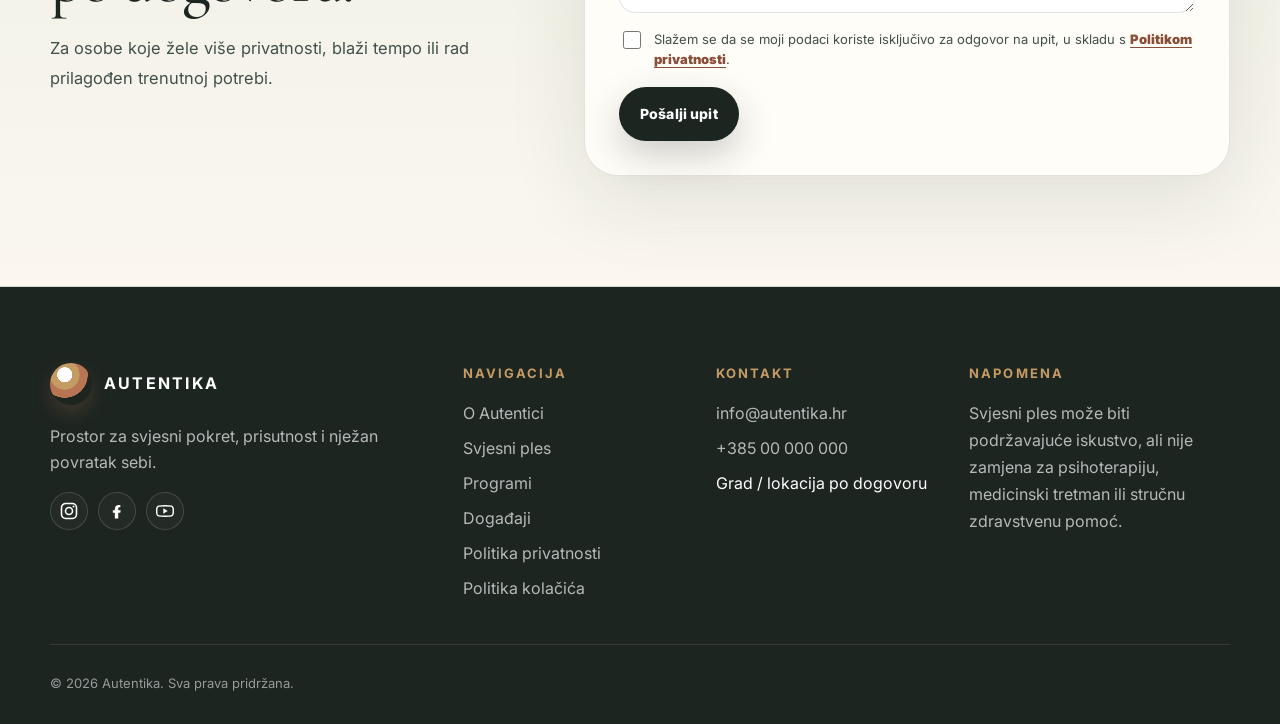
==== commit 0b436532: "17" ====
--- a/dogadaji.html
+++ b/dogadaji.html
@@ -4,7 +4,19 @@
   <meta charset="utf-8">
   <meta name="viewport" content="width=device-width, initial-scale=1">
   <title>Događaji | Autentika</title>
-  <meta name="description" content="Raspored radionica, susreta i događaja svjesnog plesa u Autentici.">
+  <meta name="description" content="Pregled radionica i događaja za svjesni ples, plesnu meditaciju i embodiment praksu.">
+  <link rel="canonical" href="https://autentika.hr/dogadaji.html">
+  <meta property="og:type" content="website">
+  <meta property="og:locale" content="hr_HR">
+  <meta property="og:site_name" content="Autentika">
+  <meta property="og:title" content="Događaji | Autentika">
+  <meta property="og:description" content="Pregled radionica i događaja za svjesni ples, plesnu meditaciju i embodiment praksu.">
+  <meta property="og:url" content="https://autentika.hr/dogadaji.html">
+  <meta property="og:image" content="https://autentika.hr/assets/img/autentika-about-group.avif">
+  <meta name="twitter:card" content="summary_large_image">
+  <meta name="twitter:title" content="Događaji | Autentika">
+  <meta name="twitter:description" content="Pregled radionica i događaja za svjesni ples, plesnu meditaciju i embodiment praksu.">
+  <meta name="twitter:image" content="https://autentika.hr/assets/img/autentika-about-group.avif">
   <meta name="theme-color" content="#fbf7ef">
   <link rel="icon" href="assets/img/favicon.svg" type="image/svg+xml">
   <link rel="preconnect" href="https://fonts.googleapis.com">
